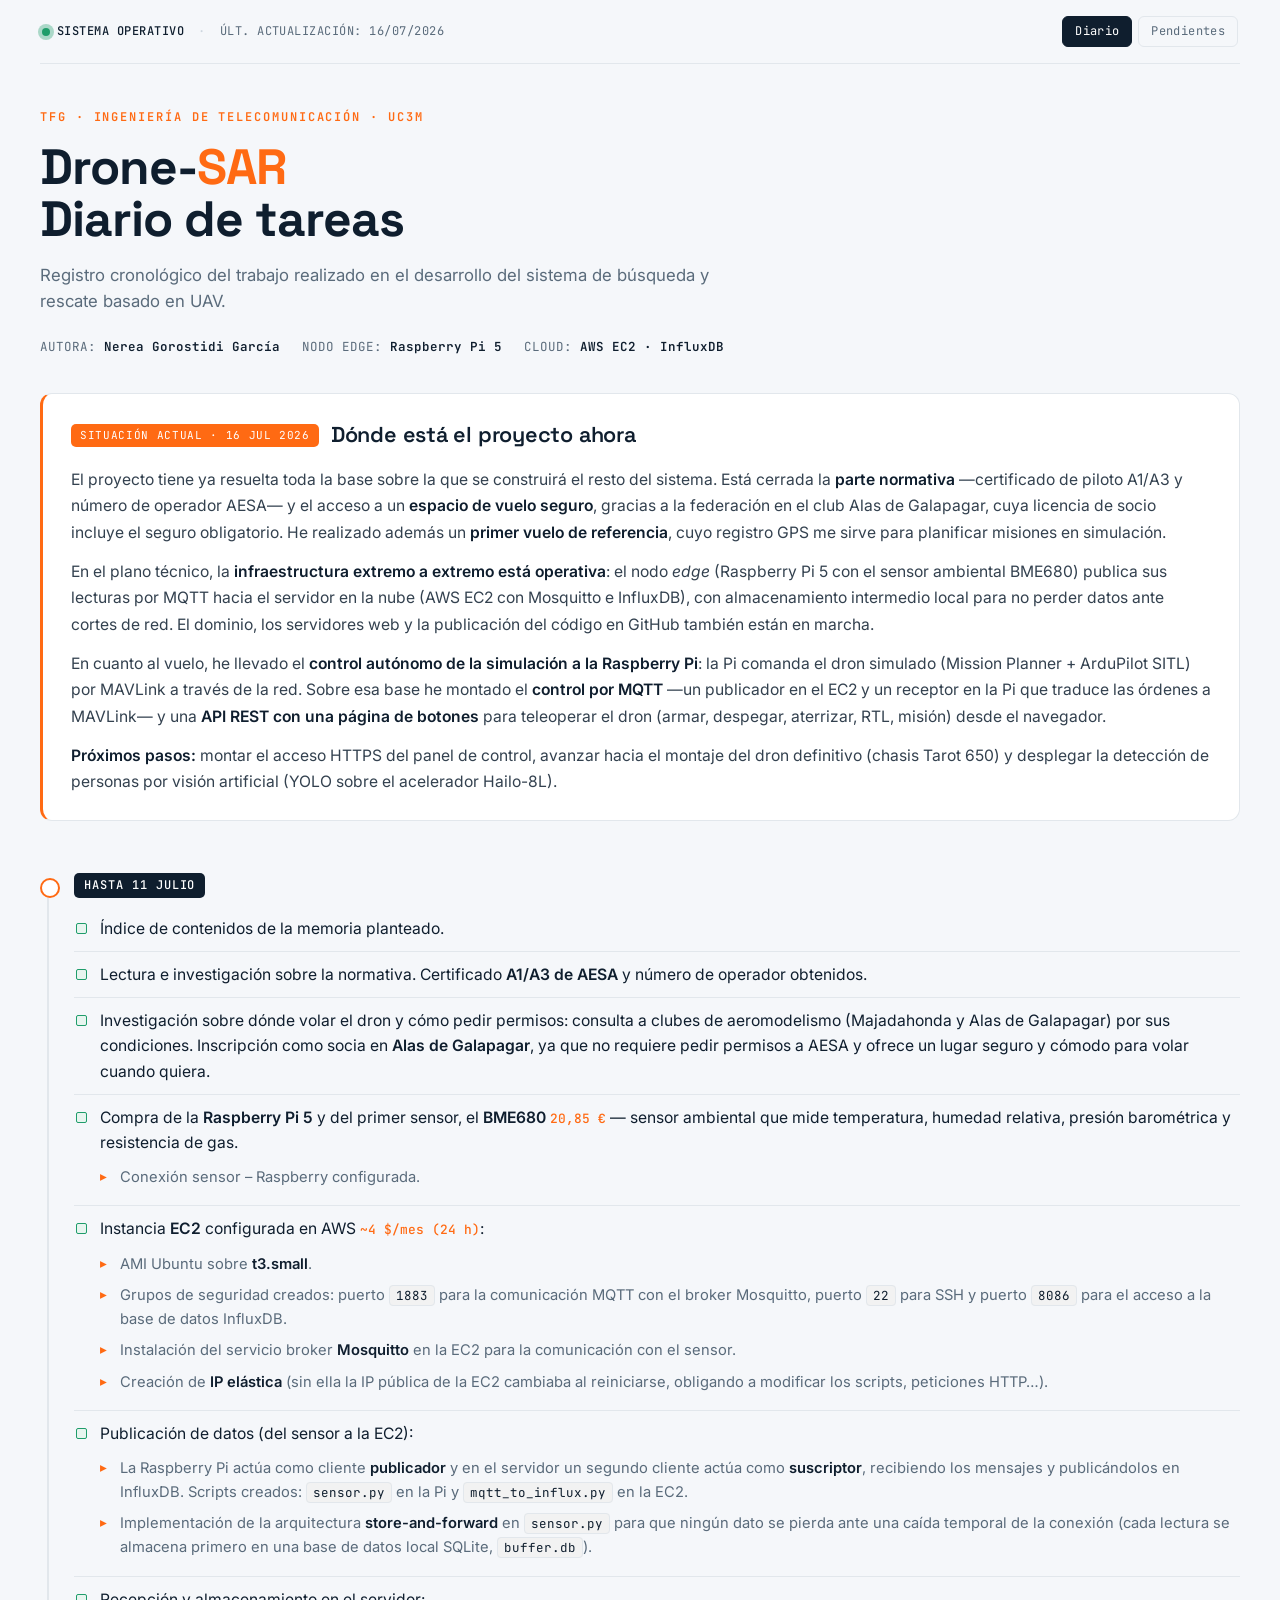
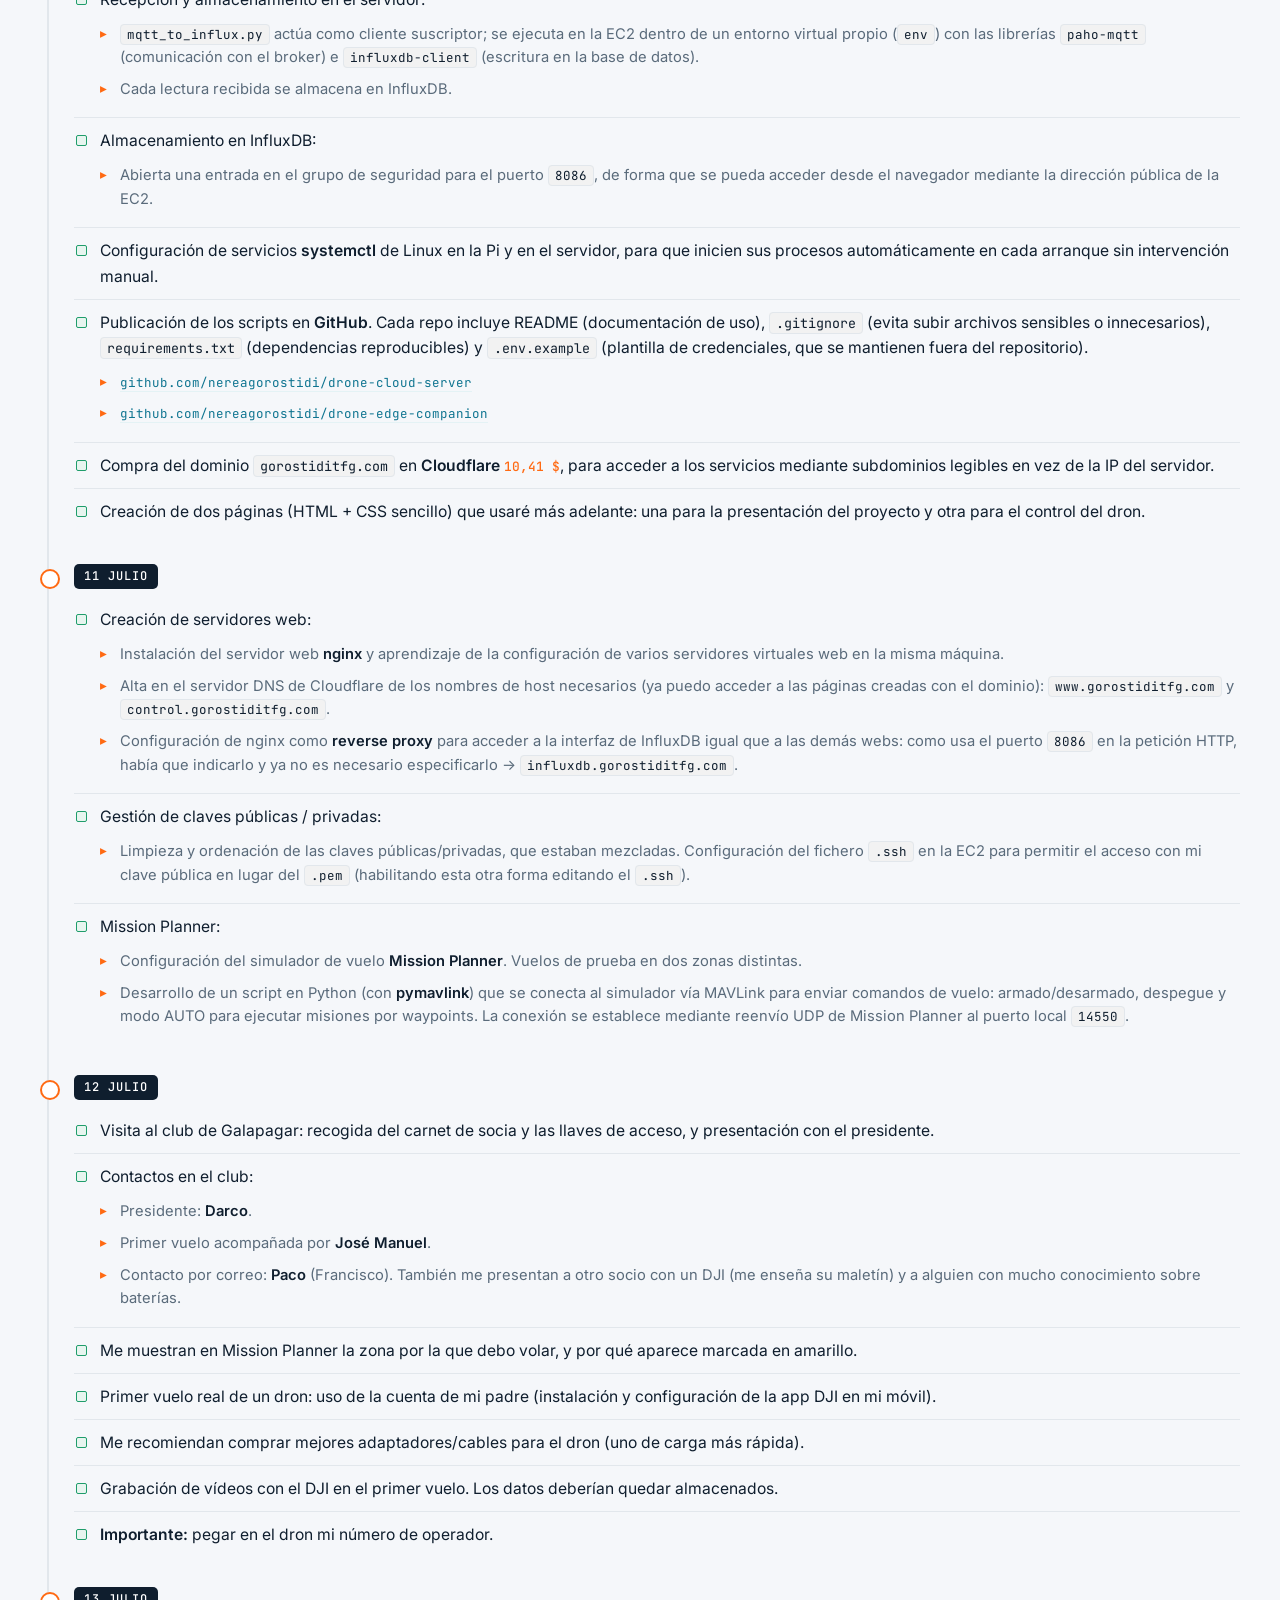
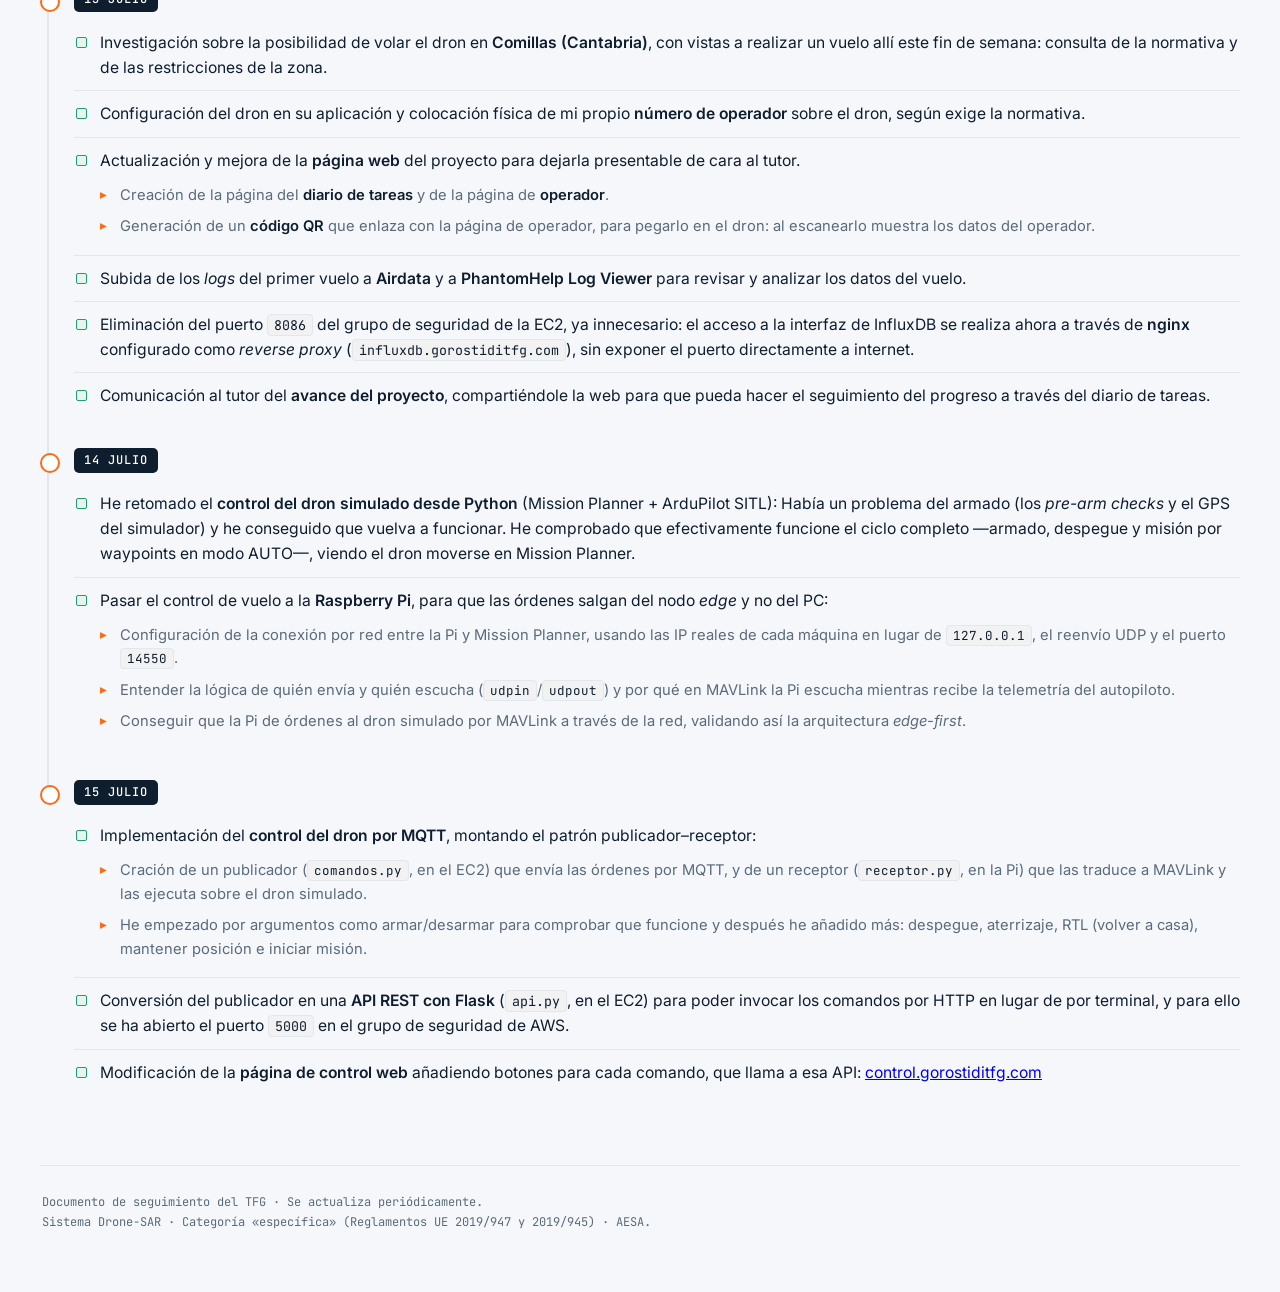
==== www/web/journal.html @ bf38611b "Reorganización carpetas en www/web, control y api-rest; actualización README" ====
<!DOCTYPE html>
<html lang="es">
<head>
<meta charset="UTF-8">
<meta name="viewport" content="width=device-width, initial-scale=1.0">
<title>Drone-SAR · Diario de tareas</title>
<link rel="preconnect" href="https://fonts.googleapis.com">
<link rel="preconnect" href="https://fonts.gstatic.com" crossorigin>
<link href="https://fonts.googleapis.com/css2?family=Space+Grotesk:wght@400;500;600;700&family=Inter:wght@400;500;600&family=JetBrains+Mono:wght@400;500;600&display=swap" rel="stylesheet">
<style>
  :root{
    --bg:#F5F7FA;--surface:#FFFFFF;--ink:#0F1E2E;--slate:#5A6B7B;
    --line:#E2E7EC;--line-strong:#CDD6DF;
    --signal:#FF6A13;--signal-soft:#FFF1E8;
    --done:#1F9D6B;--done-soft:#E7F5EF;
    --sky:#0E7490;--sky-soft:#E4F2F5;
    --display:"Space Grotesk",system-ui,sans-serif;
    --body:"Inter",system-ui,sans-serif;
    --mono:"JetBrains Mono",ui-monospace,monospace;
  }
  *{box-sizing:border-box;margin:0;padding:0}
  html{scroll-behavior:smooth}
  body{background:var(--bg);color:var(--ink);font-family:var(--body);line-height:1.6;-webkit-font-smoothing:antialiased;padding:0 20px}
  .wrap{max-width:1200px;margin:0 auto}

  .statusbar{display:flex;align-items:center;gap:14px;flex-wrap:wrap;font-family:var(--mono);font-size:12px;letter-spacing:.04em;color:var(--slate);border-bottom:1px solid var(--line);padding:16px 2px}
  .statusbar .live{display:flex;align-items:center;gap:7px;color:var(--ink);font-weight:500}
  .dot{width:8px;height:8px;border-radius:50%;background:var(--done);position:relative}
  .dot::after{content:"";position:absolute;inset:-4px;border-radius:50%;background:var(--done);opacity:.35;animation:ping 2s ease-out infinite}
  @keyframes ping{0%{transform:scale(.6);opacity:.5}100%{transform:scale(2.4);opacity:0}}
  .statusbar .sep{color:var(--line-strong)}
  .nav{margin-left:auto;display:flex;gap:6px}
  .nav a{font-family:var(--mono);font-size:12px;text-decoration:none;padding:5px 12px;border-radius:6px;letter-spacing:.03em;color:var(--slate);border:1px solid var(--line);transition:.15s}
  .nav a:hover{color:var(--ink);border-color:var(--line-strong)}
  .nav a.here{background:var(--ink);color:#fff;border-color:var(--ink)}

  header{padding:44px 0 36px}
  .eyebrow{font-family:var(--mono);font-size:12px;letter-spacing:.16em;text-transform:uppercase;color:var(--signal);font-weight:600;margin-bottom:14px}
  h1{font-family:var(--display);font-weight:700;font-size:clamp(2rem,6vw,3.1rem);line-height:1.05;letter-spacing:-.02em;margin-bottom:16px}
  h1 .sar{color:var(--signal)}
  .lede{font-size:1.05rem;color:var(--slate);max-width:62ch}
  .meta{margin-top:22px;display:flex;gap:22px;flex-wrap:wrap;font-family:var(--mono);font-size:12.5px;color:var(--slate)}
  .meta b{color:var(--ink);font-weight:600}

  .log{position:relative;padding:8px 0 40px 0}
  .phase{position:relative;padding:0 0 30px 34px}
  .phase::before{content:"";position:absolute;left:7px;top:8px;bottom:-6px;width:2px;background:var(--line)}
  .phase:last-child::before{display:none}
  .phase::after{content:"";position:absolute;left:0;top:5px;width:16px;height:16px;border-radius:50%;background:var(--surface);border:2px solid var(--signal)}
  .phase-head{display:flex;align-items:center;gap:12px;flex-wrap:wrap;margin-bottom:6px}
  .phase-date{font-family:var(--mono);font-size:12px;letter-spacing:.08em;text-transform:uppercase;color:#fff;background:var(--ink);border-radius:5px;padding:3px 10px;font-weight:500}

  ul.tasks{list-style:none;margin-top:8px}
  ul.tasks > li{position:relative;padding:10px 0 10px 26px;border-bottom:1px solid var(--line);font-size:.98rem}
  ul.tasks > li:last-child{border-bottom:none}
  ul.tasks > li::before{content:"";position:absolute;left:2px;top:17px;width:9px;height:9px;border-radius:2px;background:var(--done-soft);border:1.5px solid var(--done)}
  ul.tasks > li b{font-weight:600}

  ul.sub{list-style:none;margin:7px 0 2px 0}
  ul.sub li{position:relative;padding:4px 0 4px 20px;font-size:.92rem;color:var(--slate)}
  ul.sub li::before{content:"▸";position:absolute;left:0;top:4px;color:var(--signal);font-size:.85rem}
  ul.sub li b{color:var(--ink);font-weight:600}
  ul.sub ul.sub li::before{content:"–";color:var(--slate)}

  a.link{color:var(--sky);text-decoration:none;font-family:var(--mono);font-size:.85em;word-break:break-all;border-bottom:1px solid var(--sky-soft)}
  a.link:hover{border-color:var(--sky)}
  code{font-family:var(--mono);font-size:.85em;background:#F2F2F2;color:var(--ink);padding:1px 6px;border-radius:4px;border:1px solid var(--line)}
  .cost{font-family:var(--mono);font-size:.82em;color:var(--signal);font-weight:500;white-space:nowrap}

  footer{border-top:1px solid var(--line);padding:26px 2px 60px;font-family:var(--mono);font-size:12px;color:var(--slate);line-height:1.7}

  .estado{background:var(--surface);border:1px solid var(--line);border-left:3px solid var(--signal);border-radius:12px;padding:24px 28px;margin-bottom:44px}
  .estado-head{display:flex;align-items:center;gap:12px;flex-wrap:wrap;margin-bottom:14px}
  .estado-head h2{font-family:var(--display);font-weight:600;font-size:1.35rem;letter-spacing:-.01em}
  .estado-head .fecha{font-family:var(--mono);font-size:11px;letter-spacing:.06em;text-transform:uppercase;color:#fff;background:var(--signal);border-radius:5px;padding:3px 9px}
  .estado p{font-size:.98rem;color:#33414f;line-height:1.7;margin-bottom:12px}
  .estado p:last-child{margin-bottom:0}
  .estado p b{color:var(--ink);font-weight:600}

  @media (max-width:520px){.meta{gap:14px}.nav{width:100%;margin-left:0;margin-top:8px}}
  @media (prefers-reduced-motion:reduce){.dot::after{animation:none}html{scroll-behavior:auto}}
</style>
</head>
<body>
<div class="wrap">

  <div class="statusbar">
    <span class="live"><span class="dot"></span>SISTEMA OPERATIVO</span>
    <span class="sep">·</span>
    <span>ÚLT. ACTUALIZACIÓN: 16/07/2026</span>
    <nav class="nav">
      <a href="journal.html" class="here">Diario</a>
      <a href="todo.html">Pendientes</a>
    </nav>
  </div>

  <header>
    <div class="eyebrow">TFG · Ingeniería de Telecomunicación · UC3M</div>
    <h1>Drone-<span class="sar">SAR</span><br>Diario de tareas</h1>
    <p class="lede">Registro cronológico del trabajo realizado en el desarrollo del sistema de búsqueda y rescate basado en UAV.</p>
    <div class="meta">
      <span>AUTORA: <b>Nerea Gorostidi García</b></span>
      <span>NODO EDGE: <b>Raspberry Pi 5</b></span>
      <span>CLOUD: <b>AWS EC2 · InfluxDB</b></span>
    </div>
  </header>

  <section class="estado">
    <div class="estado-head">
      <span class="fecha">Situación actual · 16 jul 2026</span>
      <h2>Dónde está el proyecto ahora</h2>
    </div>
    <p>El proyecto tiene ya resuelta toda la base sobre la que se construirá el resto del sistema. Está cerrada la <b>parte normativa</b> —certificado de piloto A1/A3 y número de operador AESA— y el acceso a un <b>espacio de vuelo seguro</b>, gracias a la federación en el club Alas de Galapagar, cuya licencia de socio incluye el seguro obligatorio. He realizado además un <b>primer vuelo de referencia</b>, cuyo registro GPS me sirve para planificar misiones en simulación.</p>
    <p>En el plano técnico, la <b>infraestructura extremo a extremo está operativa</b>: el nodo <i>edge</i> (Raspberry Pi 5 con el sensor ambiental BME680) publica sus lecturas por MQTT hacia el servidor en la nube (AWS EC2 con Mosquitto e InfluxDB), con almacenamiento intermedio local para no perder datos ante cortes de red. El dominio, los servidores web y la publicación del código en GitHub también están en marcha.</p>
    <p>En cuanto al vuelo, he llevado el <b>control autónomo de la simulación a la Raspberry Pi</b>: la Pi comanda el dron simulado (Mission Planner + ArduPilot SITL) por MAVLink a través de la red. Sobre esa base he montado el <b>control por MQTT</b> —un publicador en el EC2 y un receptor en la Pi que traduce las órdenes a MAVLink— y una <b>API REST con una página de botones</b> para teleoperar el dron (armar, despegar, aterrizar, RTL, misión) desde el navegador.</p>
    <p><b>Próximos pasos:</b> montar el acceso HTTPS del panel de control, avanzar hacia el montaje del dron definitivo (chasis Tarot 650) y desplegar la detección de personas por visión artificial (YOLO sobre el acelerador Hailo-8L).</p>
</section>

  <div class="log">

    <!-- ============ HASTA 11 JULIO ============ -->
    <div class="phase">
      <div class="phase-head">
        <span class="phase-date">Hasta 11 julio</span>
      </div>
      <ul class="tasks">
        <li>Índice de contenidos de la memoria planteado.</li>
        <li>Lectura e investigación sobre la normativa. Certificado <b>A1/A3 de AESA</b> y número de operador obtenidos.</li>
        <li>Investigación sobre dónde volar el dron y cómo pedir permisos: consulta a clubes de aeromodelismo (Majadahonda y Alas de Galapagar) por sus condiciones. Inscripción como socia en <b>Alas de Galapagar</b>, ya que no requiere pedir permisos a AESA y ofrece un lugar seguro y cómodo para volar cuando quiera.</li>
        <li>Compra de la <b>Raspberry Pi 5</b> y del primer sensor, el <b>BME680</b> <span class="cost">20,85 €</span> — sensor ambiental que mide temperatura, humedad relativa, presión barométrica y resistencia de gas.
          <ul class="sub">
            <li>Conexión sensor – Raspberry configurada.</li>
          </ul>
        </li>
        <li>Instancia <b>EC2</b> configurada en AWS <span class="cost">~4 $/mes (24 h)</span>:
          <ul class="sub">
            <li>AMI Ubuntu sobre <b>t3.small</b>.</li>
            <li>Grupos de seguridad creados: puerto <code>1883</code> para la comunicación MQTT con el broker Mosquitto, puerto <code>22</code> para SSH y puerto <code>8086</code> para el acceso a la base de datos InfluxDB.</li>
            <li>Instalación del servicio broker <b>Mosquitto</b> en la EC2 para la comunicación con el sensor.</li>
            <li>Creación de <b>IP elástica</b> (sin ella la IP pública de la EC2 cambiaba al reiniciarse, obligando a modificar los scripts, peticiones HTTP…).</li>
          </ul>
        </li>
        <li>Publicación de datos (del sensor a la EC2):
          <ul class="sub">
            <li>La Raspberry Pi actúa como cliente <b>publicador</b> y en el servidor un segundo cliente actúa como <b>suscriptor</b>, recibiendo los mensajes y publicándolos en InfluxDB. Scripts creados: <code>sensor.py</code> en la Pi y <code>mqtt_to_influx.py</code> en la EC2.</li>
            <li>Implementación de la arquitectura <b>store-and-forward</b> en <code>sensor.py</code> para que ningún dato se pierda ante una caída temporal de la conexión (cada lectura se almacena primero en una base de datos local SQLite, <code>buffer.db</code>).</li>
          </ul>
        </li>
        <li>Recepción y almacenamiento en el servidor:
          <ul class="sub">
            <li><code>mqtt_to_influx.py</code> actúa como cliente suscriptor; se ejecuta en la EC2 dentro de un entorno virtual propio (<code>env</code>) con las librerías <code>paho-mqtt</code> (comunicación con el broker) e <code>influxdb-client</code> (escritura en la base de datos).</li>
            <li>Cada lectura recibida se almacena en InfluxDB.</li>
          </ul>
        </li>
        <li>Almacenamiento en InfluxDB:
          <ul class="sub">
            <li>Abierta una entrada en el grupo de seguridad para el puerto <code>8086</code>, de forma que se pueda acceder desde el navegador mediante la dirección pública de la EC2.</li>
          </ul>
        </li>
        <li>Configuración de servicios <b>systemctl</b> de Linux en la Pi y en el servidor, para que inicien sus procesos automáticamente en cada arranque sin intervención manual.</li>
        <li>Publicación de los scripts en <b>GitHub</b>. Cada repo incluye README (documentación de uso), <code>.gitignore</code> (evita subir archivos sensibles o innecesarios), <code>requirements.txt</code> (dependencias reproducibles) y <code>.env.example</code> (plantilla de credenciales, que se mantienen fuera del repositorio).
          <ul class="sub">
            <li><a class="link" href="https://github.com/nereagorostidi/drone-cloud-server">github.com/nereagorostidi/drone-cloud-server</a></li>
            <li><a class="link" href="https://github.com/nereagorostidi/drone-edge-companion">github.com/nereagorostidi/drone-edge-companion</a></li>
          </ul>
        </li>
        <li>Compra del dominio <code>gorostiditfg.com</code> en <b>Cloudflare</b> <span class="cost">10,41 $</span>, para acceder a los servicios mediante subdominios legibles en vez de la IP del servidor.</li>
        <li>Creación de dos páginas (HTML + CSS sencillo) que usaré más adelante: una para la presentación del proyecto y otra para el control del dron.</li>
      </ul>
    </div>

    <!-- ============ 11 JULIO ============ -->
    <div class="phase">
      <div class="phase-head">
        <span class="phase-date">11 julio</span>
      </div>
      <ul class="tasks">
        <li>Creación de servidores web:
          <ul class="sub">
            <li>Instalación del servidor web <b>nginx</b> y aprendizaje de la configuración de varios servidores virtuales web en la misma máquina.</li>
            <li>Alta en el servidor DNS de Cloudflare de los nombres de host necesarios (ya puedo acceder a las páginas creadas con el dominio): <code>www.gorostiditfg.com</code> y <code>control.gorostiditfg.com</code>.</li>
            <li>Configuración de nginx como <b>reverse proxy</b> para acceder a la interfaz de InfluxDB igual que a las demás webs: como usa el puerto <code>8086</code> en la petición HTTP, había que indicarlo y ya no es necesario especificarlo → <code>influxdb.gorostiditfg.com</code>.</li>
          </ul>
        </li>
        <li>Gestión de claves públicas / privadas:
          <ul class="sub">
            <li>Limpieza y ordenación de las claves públicas/privadas, que estaban mezcladas. Configuración del fichero <code>.ssh</code> en la EC2 para permitir el acceso con mi clave pública en lugar del <code>.pem</code> (habilitando esta otra forma editando el <code>.ssh</code>).</li>
          </ul>
        </li>
        <li>Mission Planner:
          <ul class="sub">
            <li>Configuración del simulador de vuelo <b>Mission Planner</b>. Vuelos de prueba en dos zonas distintas.</li>
            <li>Desarrollo de un script en Python (con <b>pymavlink</b>) que se conecta al simulador vía MAVLink para enviar comandos de vuelo: armado/desarmado, despegue y modo AUTO para ejecutar misiones por waypoints. La conexión se establece mediante reenvío UDP de Mission Planner al puerto local <code>14550</code>.</li>
          </ul>
        </li>
      </ul>
    </div>

    <!-- ============ 12 JULIO ============ -->
    <div class="phase">
      <div class="phase-head">
        <span class="phase-date">12 julio</span>
      </div>
      <ul class="tasks">
        <li>Visita al club de Galapagar: recogida del carnet de socia y las llaves de acceso, y presentación con el presidente.</li>
        <li>Contactos en el club:
          <ul class="sub">
            <li>Presidente: <b>Darco</b>.</li>
            <li>Primer vuelo acompañada por <b>José Manuel</b>.</li>
            <li>Contacto por correo: <b>Paco</b> (Francisco). También me presentan a otro socio con un DJI (me enseña su maletín) y a alguien con mucho conocimiento sobre baterías.</li>
          </ul>
        </li>
        <li>Me muestran en Mission Planner la zona por la que debo volar, y por qué aparece marcada en amarillo.</li>
        <li>Primer vuelo real de un dron: uso de la cuenta de mi padre (instalación y configuración de la app DJI en mi móvil).</li>
        <li>Me recomiendan comprar mejores adaptadores/cables para el dron (uno de carga más rápida).</li>
        <li>Grabación de vídeos con el DJI en el primer vuelo. Los datos deberían quedar almacenados.</li>
        <li><b>Importante:</b> pegar en el dron mi número de operador.</li>
      </ul>
    </div>

    <!-- ============ 13 JULIO ============ -->
    <div class="phase">
      <div class="phase-head">
        <span class="phase-date">13 julio</span>
      </div>
      <ul class="tasks">
        <li>Investigación sobre la posibilidad de volar el dron en <b>Comillas (Cantabria)</b>, con vistas a realizar un vuelo allí este fin de semana: consulta de la normativa y de las restricciones de la zona.</li>
        <li>Configuración del dron en su aplicación y colocación física de mi propio <b>número de operador</b> sobre el dron, según exige la normativa.</li>
        <li>Actualización y mejora de la <b>página web</b> del proyecto para dejarla presentable de cara al tutor.
          <ul class="sub">
            <li>Creación de la página del <b>diario de tareas</b> y de la página de <b>operador</b>.</li>
            <li>Generación de un <b>código QR</b> que enlaza con la página de operador, para pegarlo en el dron: al escanearlo muestra los datos del operador.</li>
          </ul>
        </li>
        <li>Subida de los <i>logs</i> del primer vuelo a <b>Airdata</b> y a <b>PhantomHelp Log Viewer</b> para revisar y analizar los datos del vuelo.</li>
        <li>Eliminación del puerto <code>8086</code> del grupo de seguridad de la EC2, ya innecesario: el acceso a la interfaz de InfluxDB se realiza ahora a través de <b>nginx</b> configurado como <i>reverse proxy</i> (<code>influxdb.gorostiditfg.com</code>), sin exponer el puerto directamente a internet.</li>
        <li>Comunicación al tutor del <b>avance del proyecto</b>, compartiéndole la web para que pueda hacer el seguimiento del progreso a través del diario de tareas.</li>
      </ul>
    </div>

    <!-- ============ 14 JULIO ============ -->
    <div class="phase">
      <div class="phase-head">
        <span class="phase-date">14 julio</span>
      </div>
      <ul class="tasks">
        <li>He retomado el <b>control del dron simulado desde Python</b> (Mission Planner + ArduPilot SITL): Había un problema del armado (los <i>pre-arm checks</i> y el GPS del simulador) y he conseguido que vuelva a funcionar. He comprobado que efectivamente funcione el ciclo completo —armado, despegue y misión por waypoints en modo AUTO—, viendo el dron moverse en Mission Planner.</li>
        <li>Pasar el control de vuelo a la <b>Raspberry Pi</b>, para que las órdenes salgan del nodo <i>edge</i> y no del PC:
          <ul class="sub">
            <li>Configuración de la conexión por red entre la Pi y Mission Planner, usando las IP reales de cada máquina en lugar de <code>127.0.0.1</code>, el reenvío UDP y el puerto <code>14550</code>.</li>
            <li>Entender la lógica de quién envía y quién escucha (<code>udpin</code>/<code>udpout</code>) y por qué en MAVLink la Pi escucha mientras recibe la telemetría del autopiloto.</li>
            <li>Conseguir que la Pi de órdenes al dron simulado por MAVLink a través de la red, validando así la arquitectura <i>edge-first</i>.</li>
          </ul>
        </li>
      </ul>
    </div>

    <!-- ============ 15 JULIO ============ -->
    <div class="phase">
      <div class="phase-head">
        <span class="phase-date">15 julio</span>
      </div>
      <ul class="tasks">
        <li>Implementación del <b>control del dron por MQTT</b>, montando el patrón publicador–receptor:
          <ul class="sub">
            <li>Cración de un publicador (<code>comandos.py</code>, en el EC2) que envía las órdenes por MQTT, y de un receptor (<code>receptor.py</code>, en la Pi) que las traduce a MAVLink y las ejecuta sobre el dron simulado.</li>
            <li>He empezado por argumentos como armar/desarmar para comprobar que funcione y después he añadido más: despegue, aterrizaje, RTL (volver a casa), mantener posición e iniciar misión.</li>
          </ul>
        </li>
        <li>Conversión del publicador en una <b>API REST con Flask</b> (<code>api.py</code>, en el EC2) para poder invocar los comandos por HTTP en lugar de por terminal, y para ello se ha abierto el puerto <code>5000</code> en el grupo de seguridad de AWS.</li>
        <li>Modificación de la <b>página de control web</b> añadiendo botones para cada comando, que llama a esa API: <a href="https://control.gorostiditfg.com">control.gorostiditfg.com</a></li>
      </ul>
    </div>

  </div>

  <footer>
    Documento de seguimiento del TFG · Se actualiza periódicamente.<br>
    Sistema Drone-SAR · Categoría «específica» (Reglamentos UE 2019/947 y 2019/945) · AESA.
  </footer>

</div>
</body>
</html>
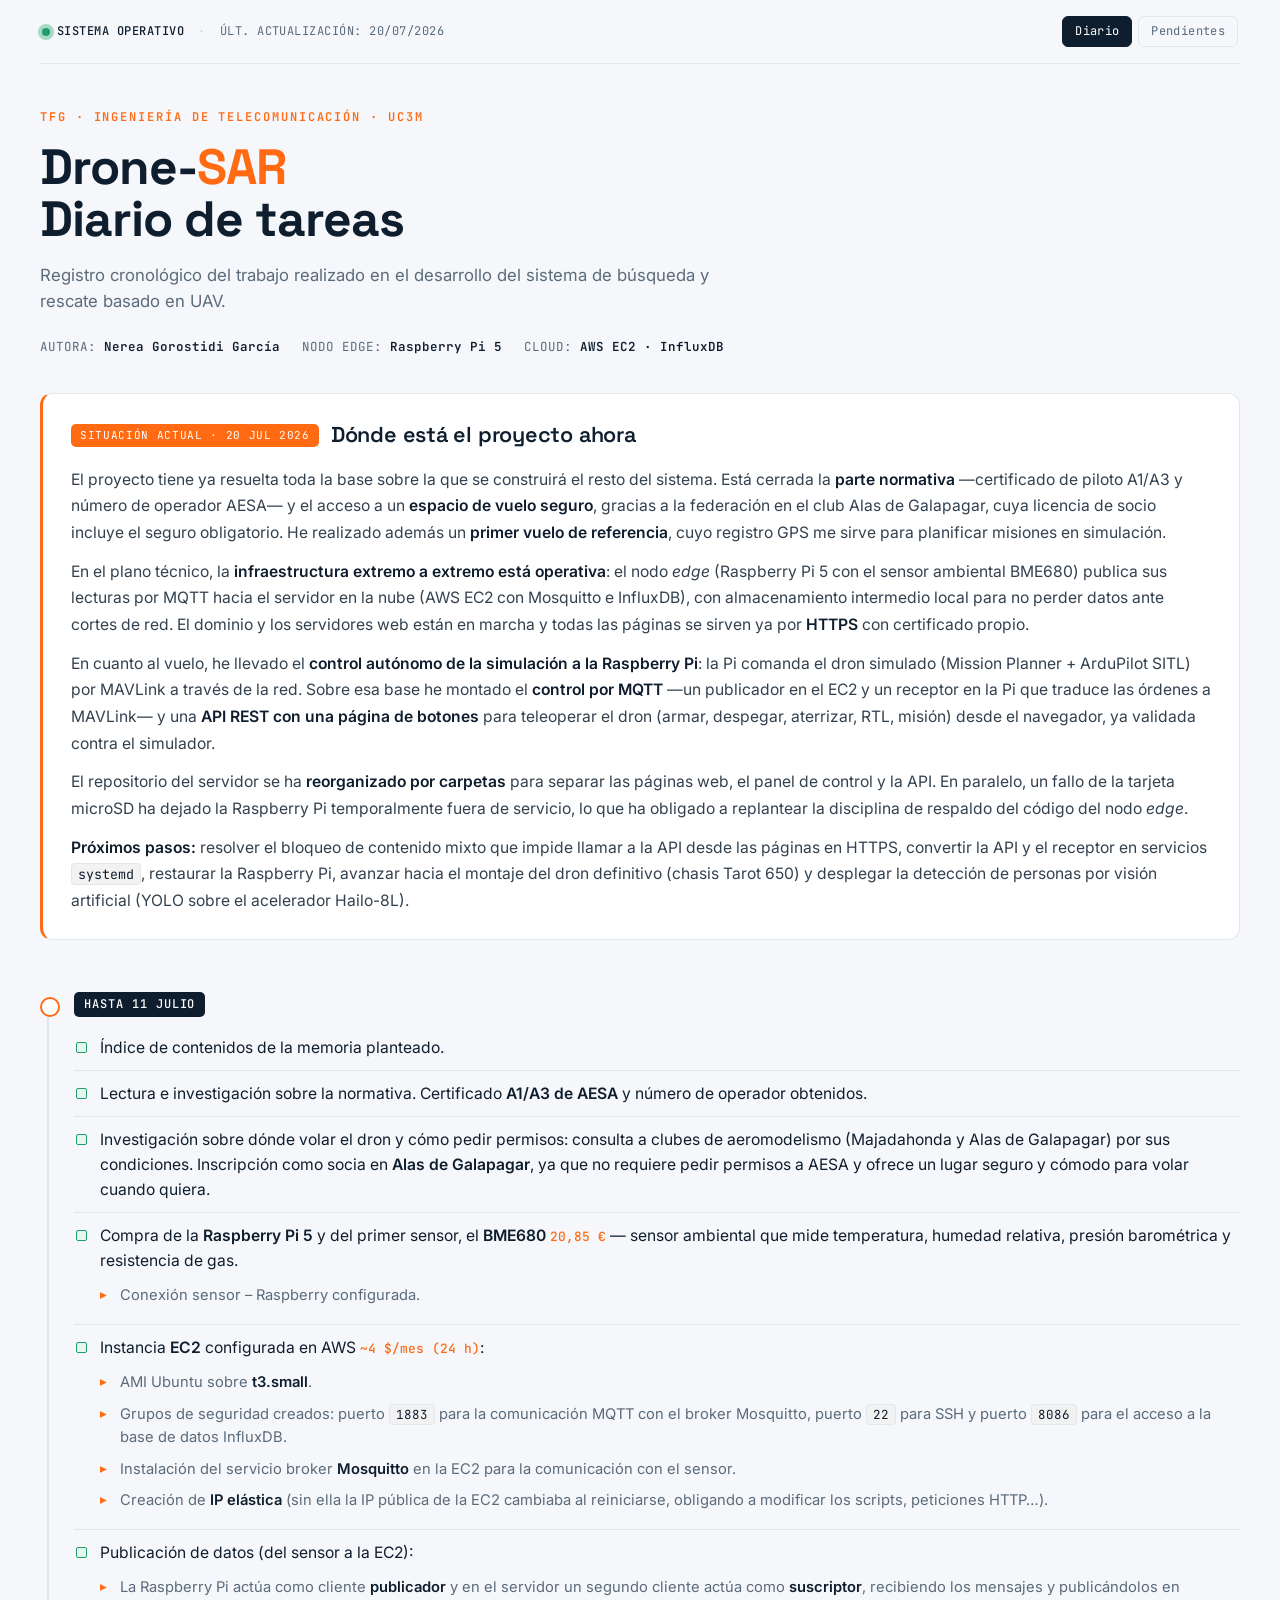
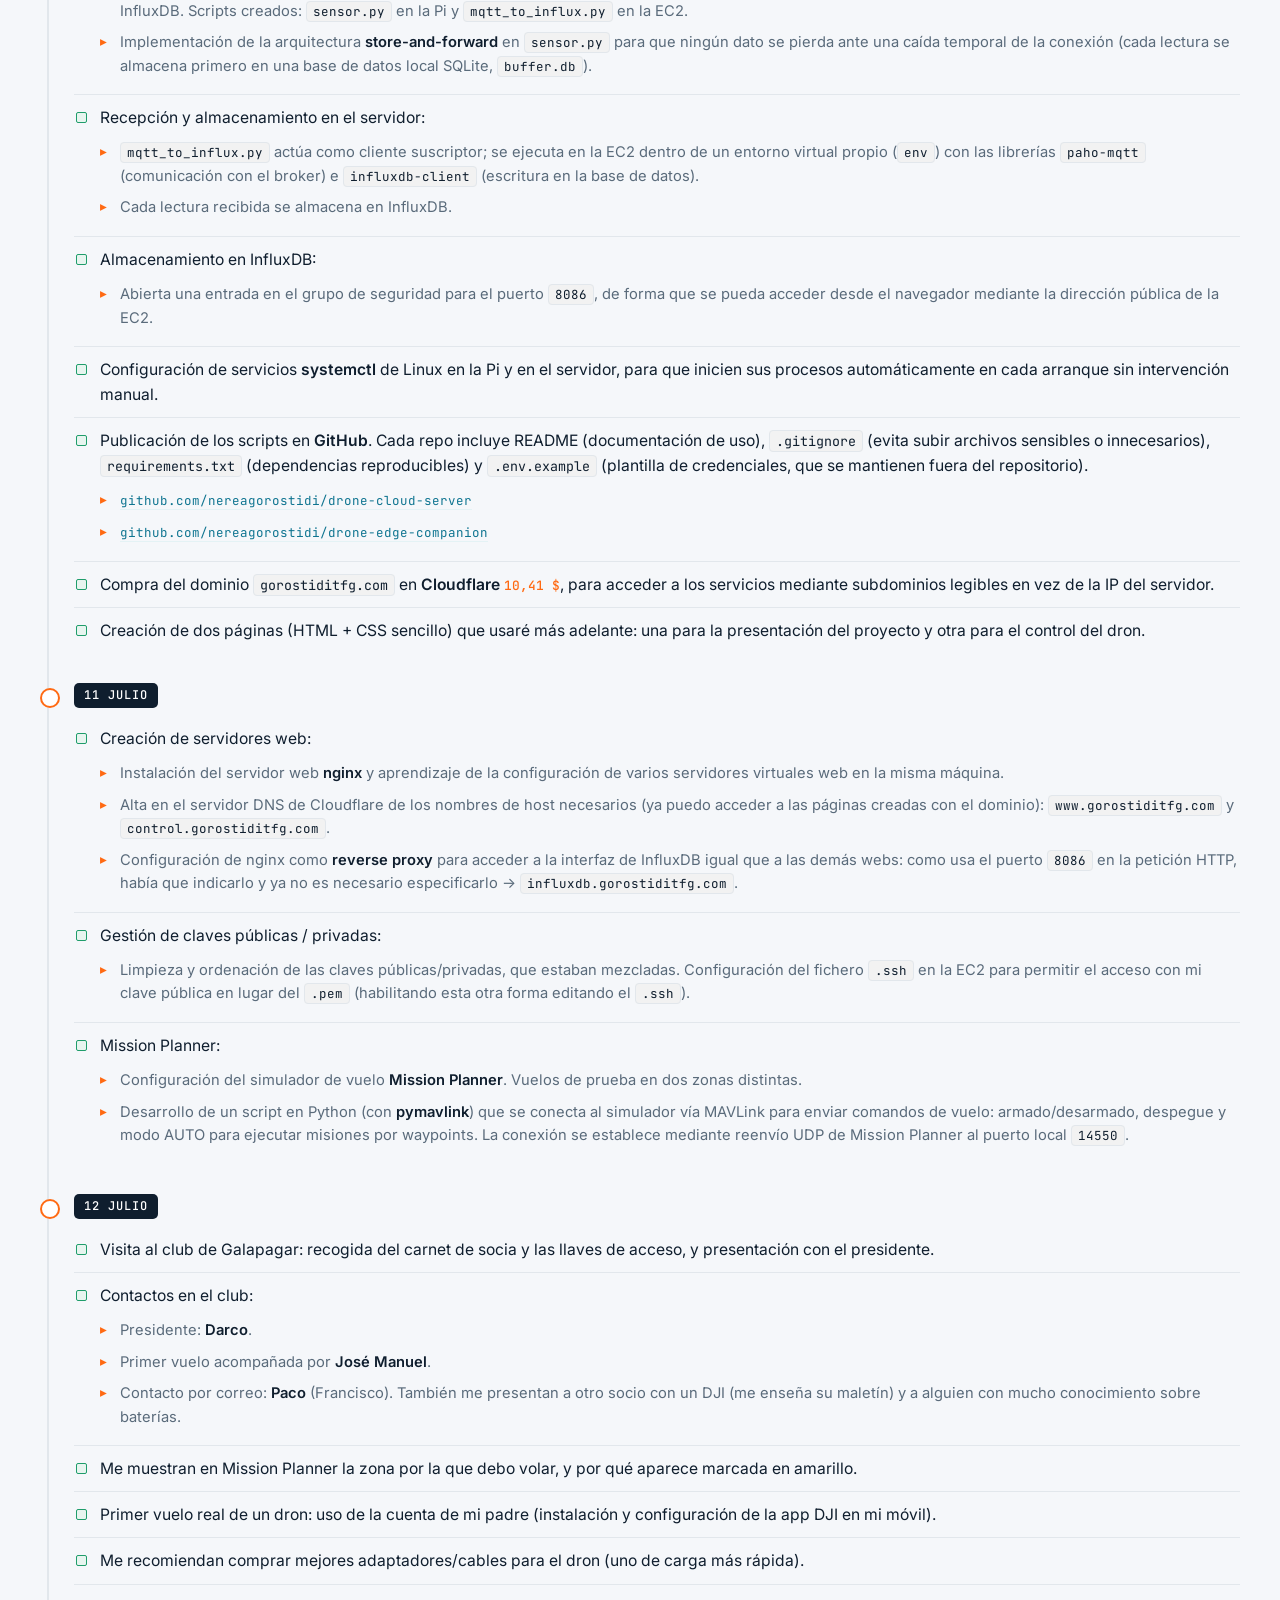
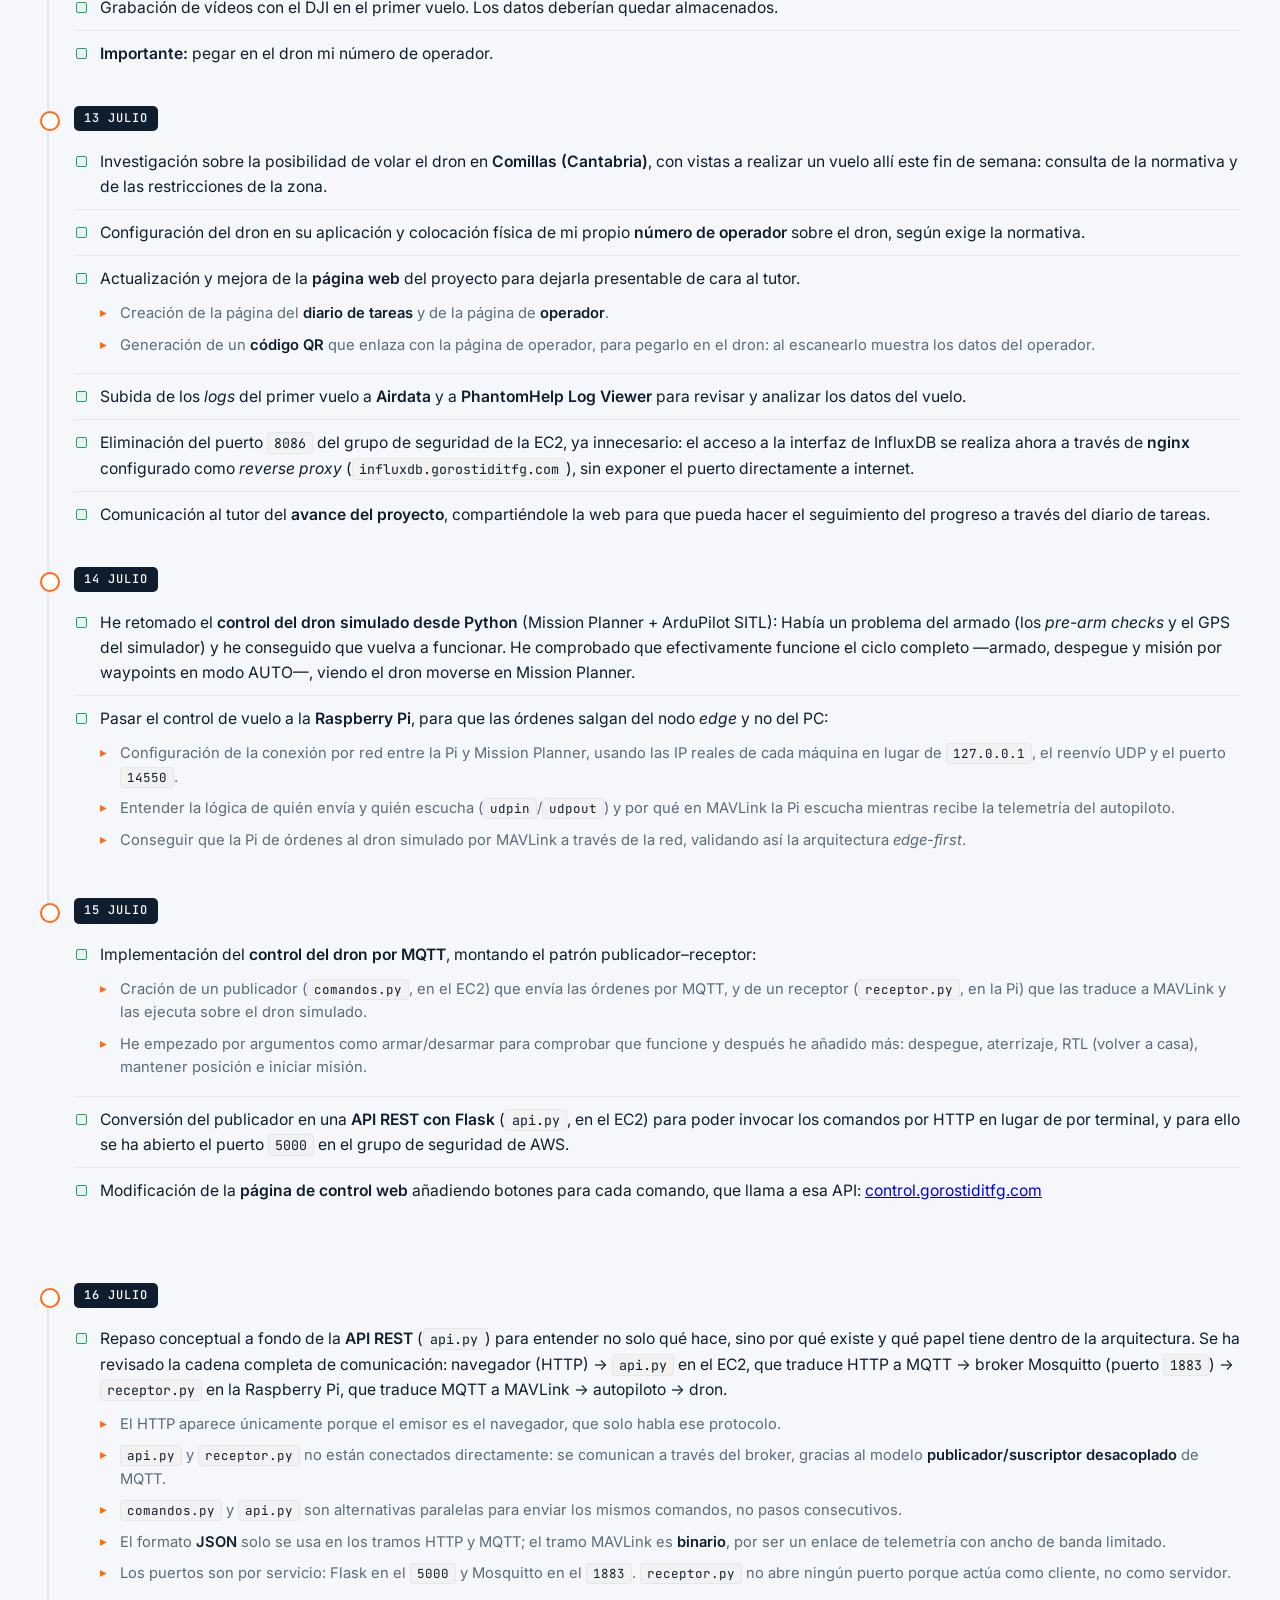
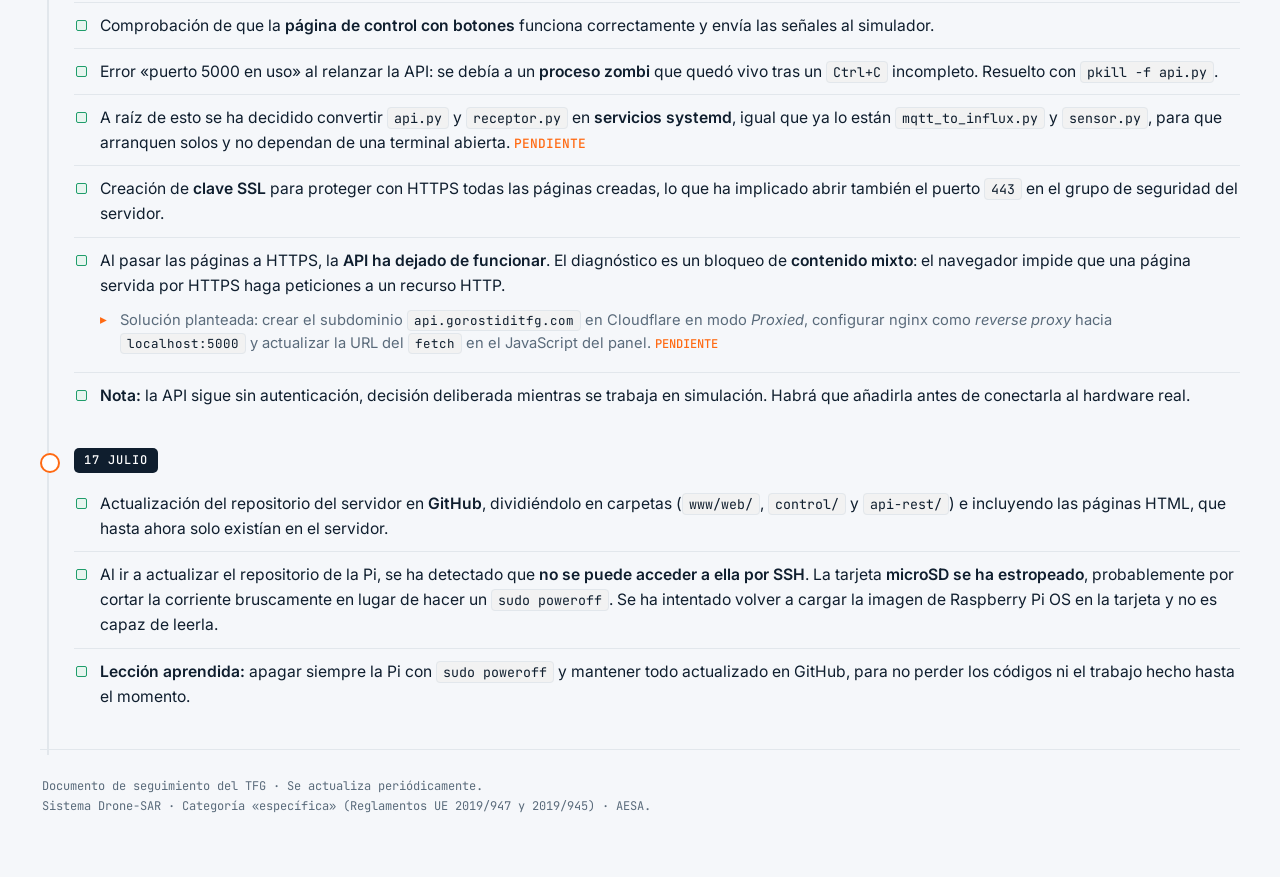
==== commit f50de25d: "Actualización journal y creación servicio api" ====
--- a/www/web/journal.html
+++ b/www/web/journal.html
@@ -87,7 +87,7 @@
   <div class="statusbar">
     <span class="live"><span class="dot"></span>SISTEMA OPERATIVO</span>
     <span class="sep">·</span>
-    <span>ÚLT. ACTUALIZACIÓN: 16/07/2026</span>
+    <span>ÚLT. ACTUALIZACIÓN: 20/07/2026</span>
     <nav class="nav">
       <a href="journal.html" class="here">Diario</a>
       <a href="todo.html">Pendientes</a>
@@ -107,14 +107,15 @@
 
   <section class="estado">
     <div class="estado-head">
-      <span class="fecha">Situación actual · 16 jul 2026</span>
+      <span class="fecha">Situación actual · 20 jul 2026</span>
       <h2>Dónde está el proyecto ahora</h2>
     </div>
     <p>El proyecto tiene ya resuelta toda la base sobre la que se construirá el resto del sistema. Está cerrada la <b>parte normativa</b> —certificado de piloto A1/A3 y número de operador AESA— y el acceso a un <b>espacio de vuelo seguro</b>, gracias a la federación en el club Alas de Galapagar, cuya licencia de socio incluye el seguro obligatorio. He realizado además un <b>primer vuelo de referencia</b>, cuyo registro GPS me sirve para planificar misiones en simulación.</p>
-    <p>En el plano técnico, la <b>infraestructura extremo a extremo está operativa</b>: el nodo <i>edge</i> (Raspberry Pi 5 con el sensor ambiental BME680) publica sus lecturas por MQTT hacia el servidor en la nube (AWS EC2 con Mosquitto e InfluxDB), con almacenamiento intermedio local para no perder datos ante cortes de red. El dominio, los servidores web y la publicación del código en GitHub también están en marcha.</p>
-    <p>En cuanto al vuelo, he llevado el <b>control autónomo de la simulación a la Raspberry Pi</b>: la Pi comanda el dron simulado (Mission Planner + ArduPilot SITL) por MAVLink a través de la red. Sobre esa base he montado el <b>control por MQTT</b> —un publicador en el EC2 y un receptor en la Pi que traduce las órdenes a MAVLink— y una <b>API REST con una página de botones</b> para teleoperar el dron (armar, despegar, aterrizar, RTL, misión) desde el navegador.</p>
-    <p><b>Próximos pasos:</b> montar el acceso HTTPS del panel de control, avanzar hacia el montaje del dron definitivo (chasis Tarot 650) y desplegar la detección de personas por visión artificial (YOLO sobre el acelerador Hailo-8L).</p>
-</section>
+    <p>En el plano técnico, la <b>infraestructura extremo a extremo está operativa</b>: el nodo <i>edge</i> (Raspberry Pi 5 con el sensor ambiental BME680) publica sus lecturas por MQTT hacia el servidor en la nube (AWS EC2 con Mosquitto e InfluxDB), con almacenamiento intermedio local para no perder datos ante cortes de red. El dominio y los servidores web están en marcha y todas las páginas se sirven ya por <b>HTTPS</b> con certificado propio.</p>
+    <p>En cuanto al vuelo, he llevado el <b>control autónomo de la simulación a la Raspberry Pi</b>: la Pi comanda el dron simulado (Mission Planner + ArduPilot SITL) por MAVLink a través de la red. Sobre esa base he montado el <b>control por MQTT</b> —un publicador en el EC2 y un receptor en la Pi que traduce las órdenes a MAVLink— y una <b>API REST con una página de botones</b> para teleoperar el dron (armar, despegar, aterrizar, RTL, misión) desde el navegador, ya validada contra el simulador.</p>
+    <p>El repositorio del servidor se ha <b>reorganizado por carpetas</b> para separar las páginas web, el panel de control y la API. En paralelo, un fallo de la tarjeta microSD ha dejado la Raspberry Pi temporalmente fuera de servicio, lo que ha obligado a replantear la disciplina de respaldo del código del nodo <i>edge</i>.</p>
+    <p><b>Próximos pasos:</b> resolver el bloqueo de contenido mixto que impide llamar a la API desde las páginas en HTTPS, convertir la API y el receptor en servicios <code>systemd</code>, restaurar la Raspberry Pi, avanzar hacia el montaje del dron definitivo (chasis Tarot 650) y desplegar la detección de personas por visión artificial (YOLO sobre el acelerador Hailo-8L).</p>
+  </section>
 
   <div class="log">
 
@@ -274,6 +275,45 @@
 
   </div>
 
+  <!-- ============ 16 JULIO ============ -->
+    <div class="phase">
+      <div class="phase-head">
+        <span class="phase-date">16 julio</span>
+      </div>
+      <ul class="tasks">
+        <li>Repaso conceptual a fondo de la <b>API REST</b> (<code>api.py</code>) para entender no solo qué hace, sino por qué existe y qué papel tiene dentro de la arquitectura. Se ha revisado la cadena completa de comunicación: navegador (HTTP) → <code>api.py</code> en el EC2, que traduce HTTP a MQTT → broker Mosquitto (puerto <code>1883</code>) → <code>receptor.py</code> en la Raspberry Pi, que traduce MQTT a MAVLink → autopiloto → dron.
+          <ul class="sub">
+            <li>El HTTP aparece únicamente porque el emisor es el navegador, que solo habla ese protocolo.</li>
+            <li><code>api.py</code> y <code>receptor.py</code> no están conectados directamente: se comunican a través del broker, gracias al modelo <b>publicador/suscriptor desacoplado</b> de MQTT.</li>
+            <li><code>comandos.py</code> y <code>api.py</code> son alternativas paralelas para enviar los mismos comandos, no pasos consecutivos.</li>
+            <li>El formato <b>JSON</b> solo se usa en los tramos HTTP y MQTT; el tramo MAVLink es <b>binario</b>, por ser un enlace de telemetría con ancho de banda limitado.</li>
+            <li>Los puertos son por servicio: Flask en el <code>5000</code> y Mosquitto en el <code>1883</code>. <code>receptor.py</code> no abre ningún puerto porque actúa como cliente, no como servidor.</li>
+          </ul>
+        </li>
+        <li>Comprobación de que la <b>página de control con botones</b> funciona correctamente y envía las señales al simulador.</li>
+        <li>Error «puerto 5000 en uso» al relanzar la API: se debía a un <b>proceso zombi</b> que quedó vivo tras un <code>Ctrl+C</code> incompleto. Resuelto con <code>pkill -f api.py</code>.</li>
+        <li>A raíz de esto se ha decidido convertir <code>api.py</code> y <code>receptor.py</code> en <b>servicios systemd</b>, igual que ya lo están <code>mqtt_to_influx.py</code> y <code>sensor.py</code>, para que arranquen solos y no dependan de una terminal abierta. <span class="cost">PENDIENTE</span></li>
+        <li>Creación de <b>clave SSL</b> para proteger con HTTPS todas las páginas creadas, lo que ha implicado abrir también el puerto <code>443</code> en el grupo de seguridad del servidor.</li>
+        <li>Al pasar las páginas a HTTPS, la <b>API ha dejado de funcionar</b>. El diagnóstico es un bloqueo de <b>contenido mixto</b>: el navegador impide que una página servida por HTTPS haga peticiones a un recurso HTTP.
+          <ul class="sub">
+            <li>Solución planteada: crear el subdominio <code>api.gorostiditfg.com</code> en Cloudflare en modo <i>Proxied</i>, configurar nginx como <i>reverse proxy</i> hacia <code>localhost:5000</code> y actualizar la URL del <code>fetch</code> en el JavaScript del panel. <span class="cost">PENDIENTE</span></li>
+          </ul>
+        </li>
+        <li><b>Nota:</b> la API sigue sin autenticación, decisión deliberada mientras se trabaja en simulación. Habrá que añadirla antes de conectarla al hardware real.</li>
+      </ul>
+    </div>
+
+    <!-- ============ 17 JULIO ============ -->
+    <div class="phase">
+      <div class="phase-head">
+        <span class="phase-date">17 julio</span>
+      </div>
+      <ul class="tasks">
+        <li>Actualización del repositorio del servidor en <b>GitHub</b>, dividiéndolo en carpetas (<code>www/web/</code>, <code>control/</code> y <code>api-rest/</code>) e incluyendo las páginas HTML, que hasta ahora solo existían en el servidor.</li>
+        <li>Al ir a actualizar el repositorio de la Pi, se ha detectado que <b>no se puede acceder a ella por SSH</b>. La tarjeta <b>microSD se ha estropeado</b>, probablemente por cortar la corriente bruscamente en lugar de hacer un <code>sudo poweroff</code>. Se ha intentado volver a cargar la imagen de Raspberry Pi OS en la tarjeta y no es capaz de leerla.</li>
+        <li><b>Lección aprendida:</b> apagar siempre la Pi con <code>sudo poweroff</code> y mantener todo actualizado en GitHub, para no perder los códigos ni el trabajo hecho hasta el momento.</li>
+      </ul>
+    </div>
   <footer>
     Documento de seguimiento del TFG · Se actualiza periódicamente.<br>
     Sistema Drone-SAR · Categoría «específica» (Reglamentos UE 2019/947 y 2019/945) · AESA.
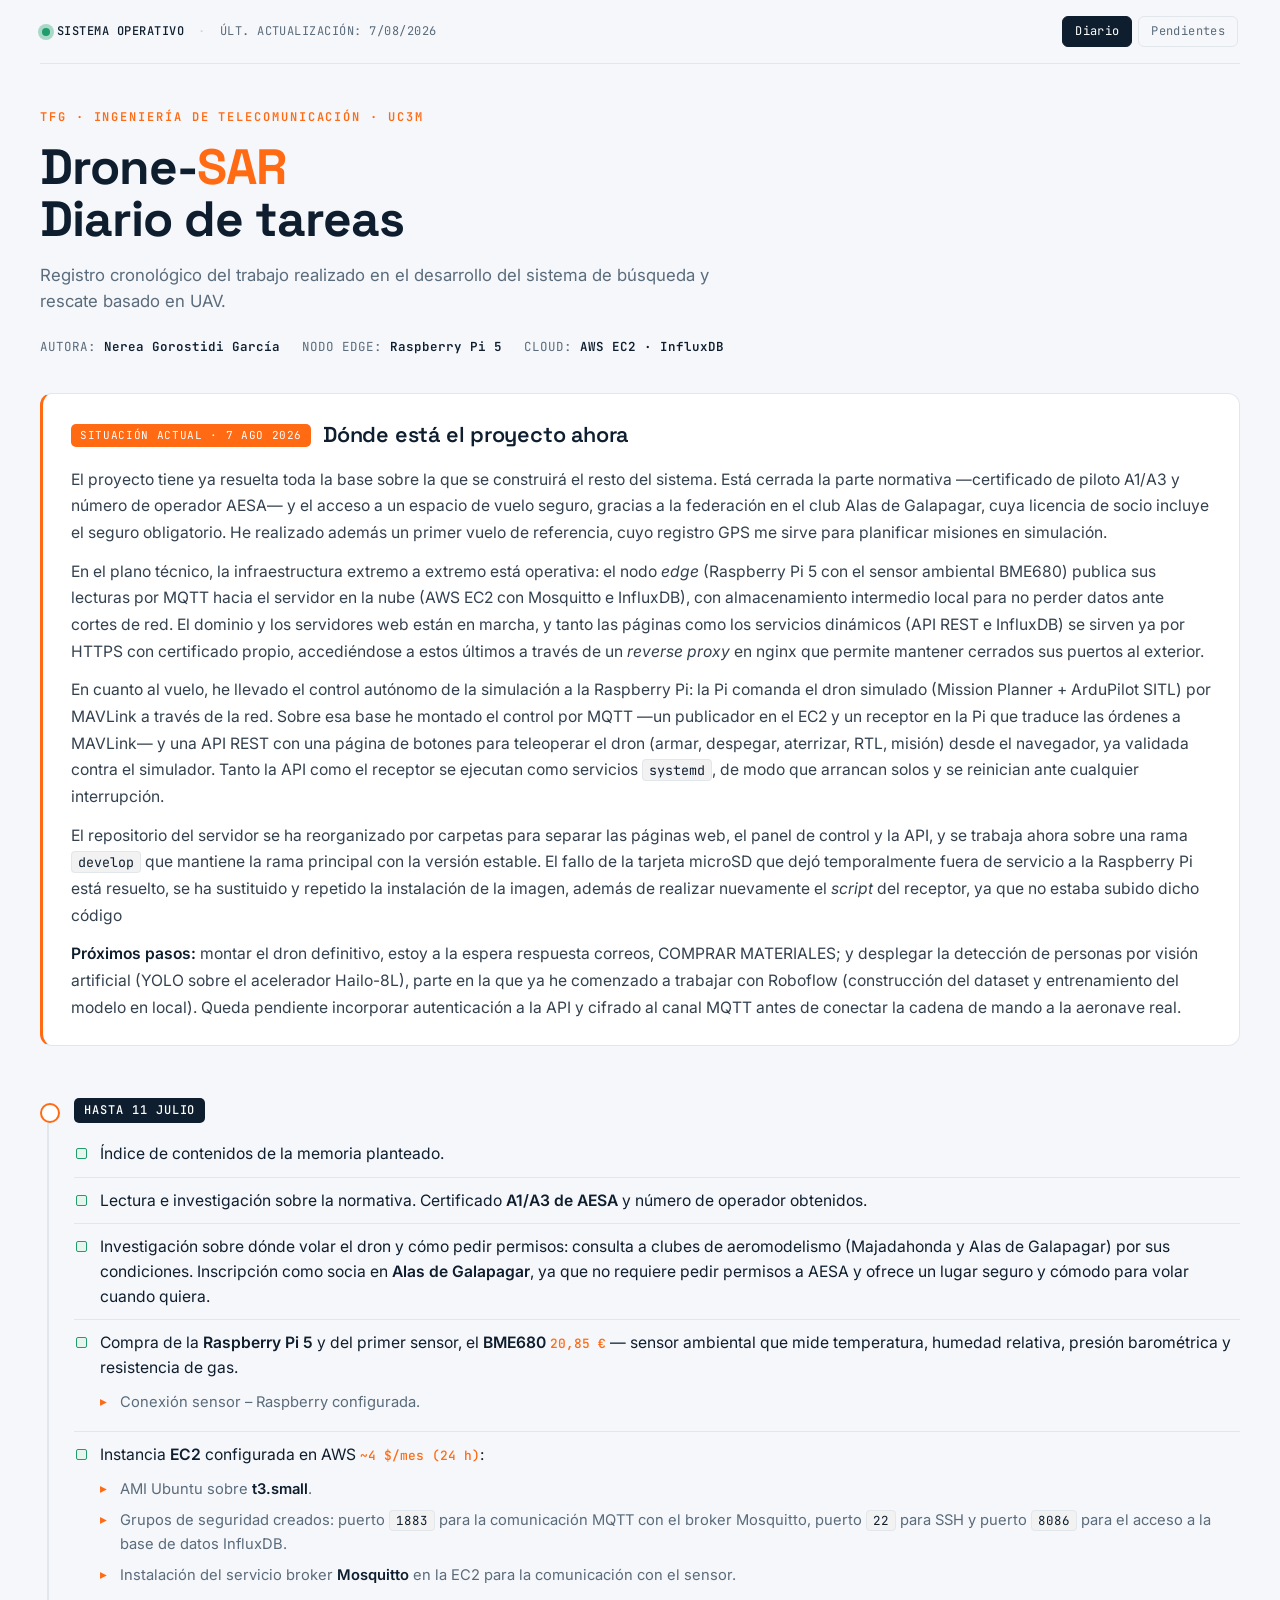
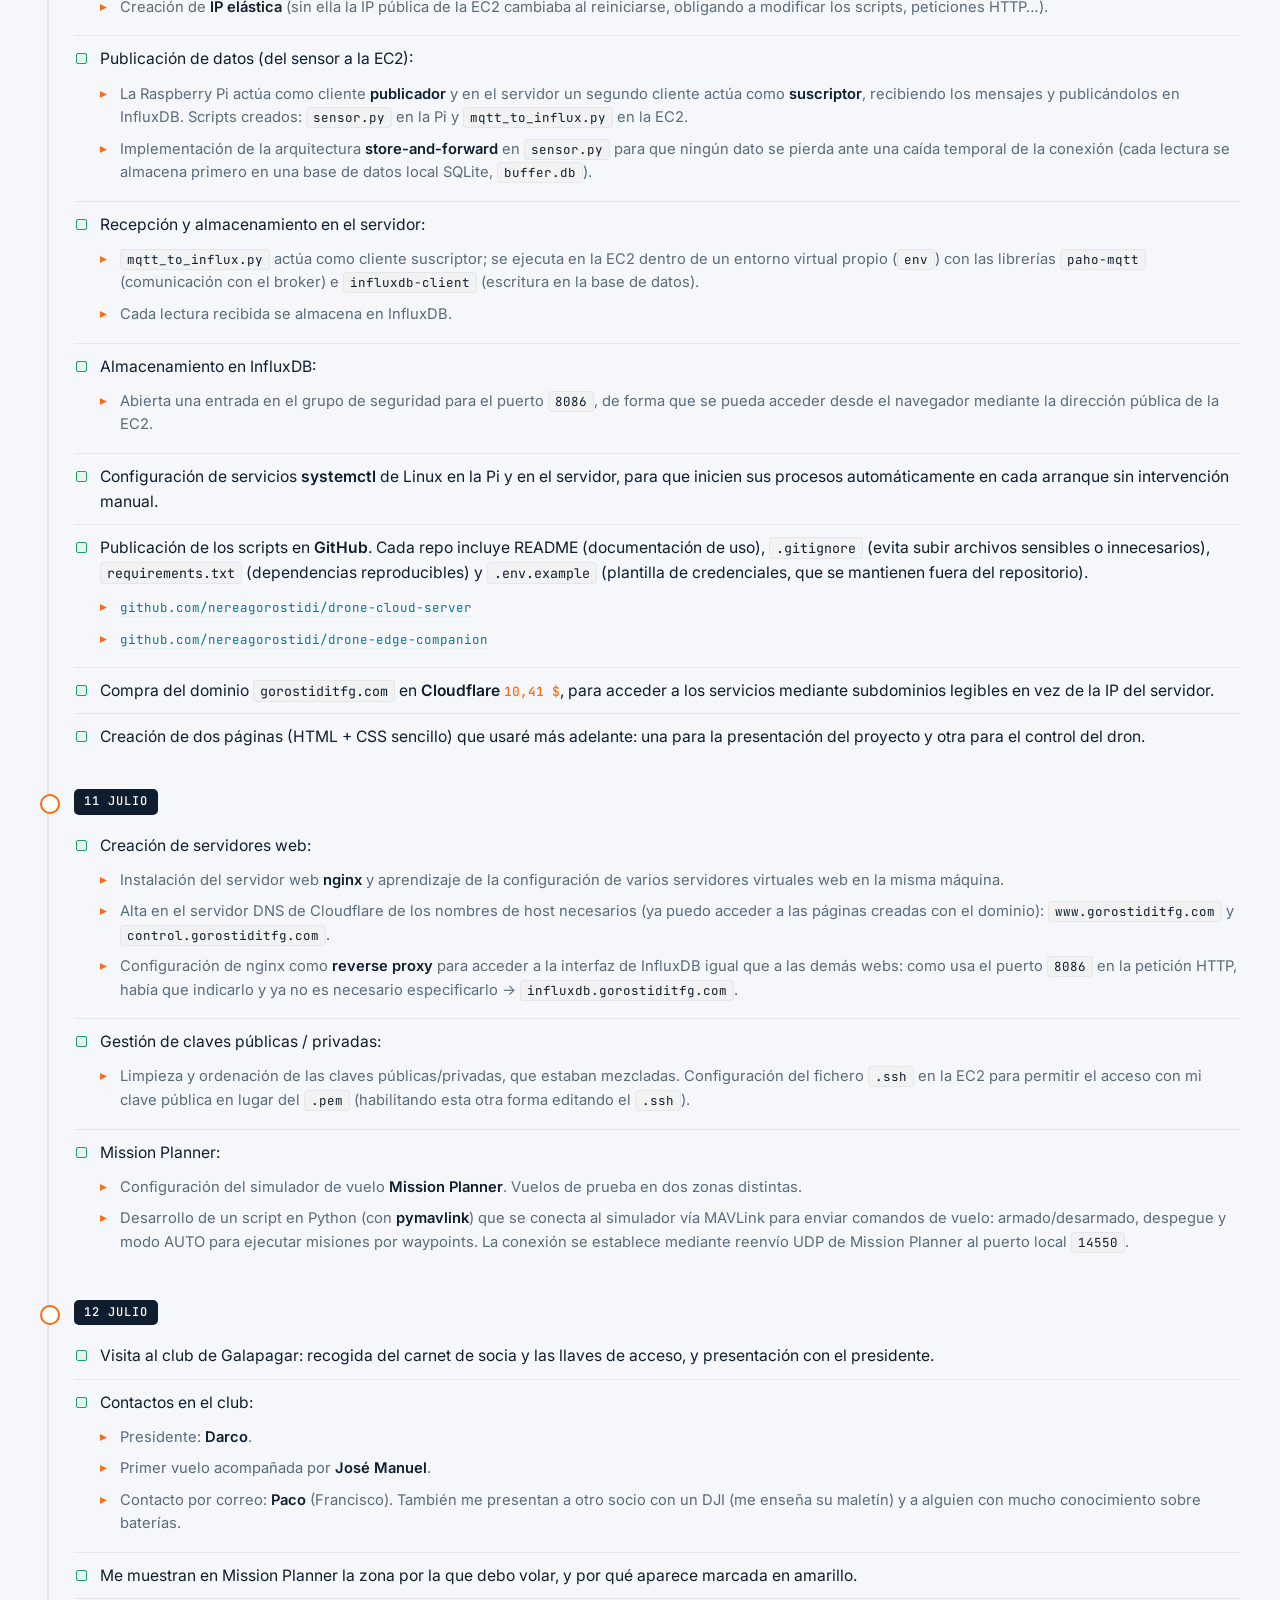
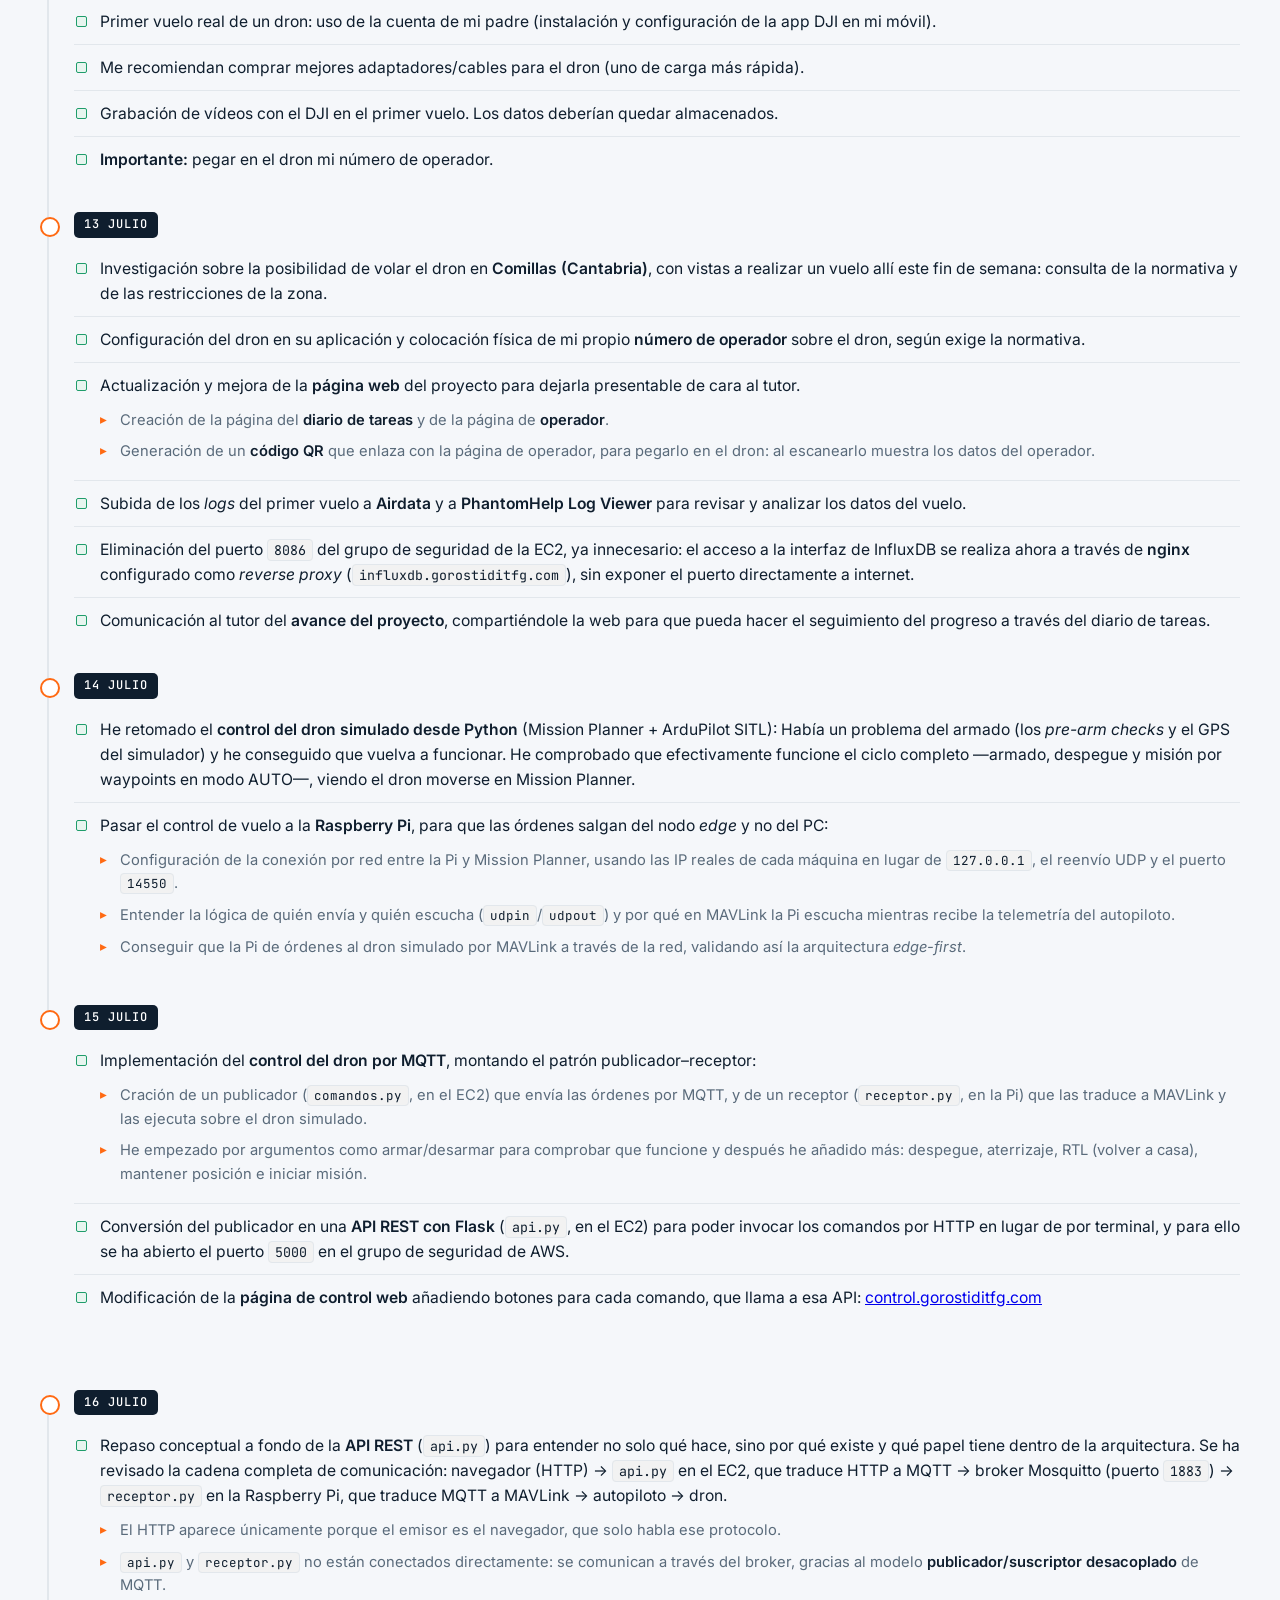
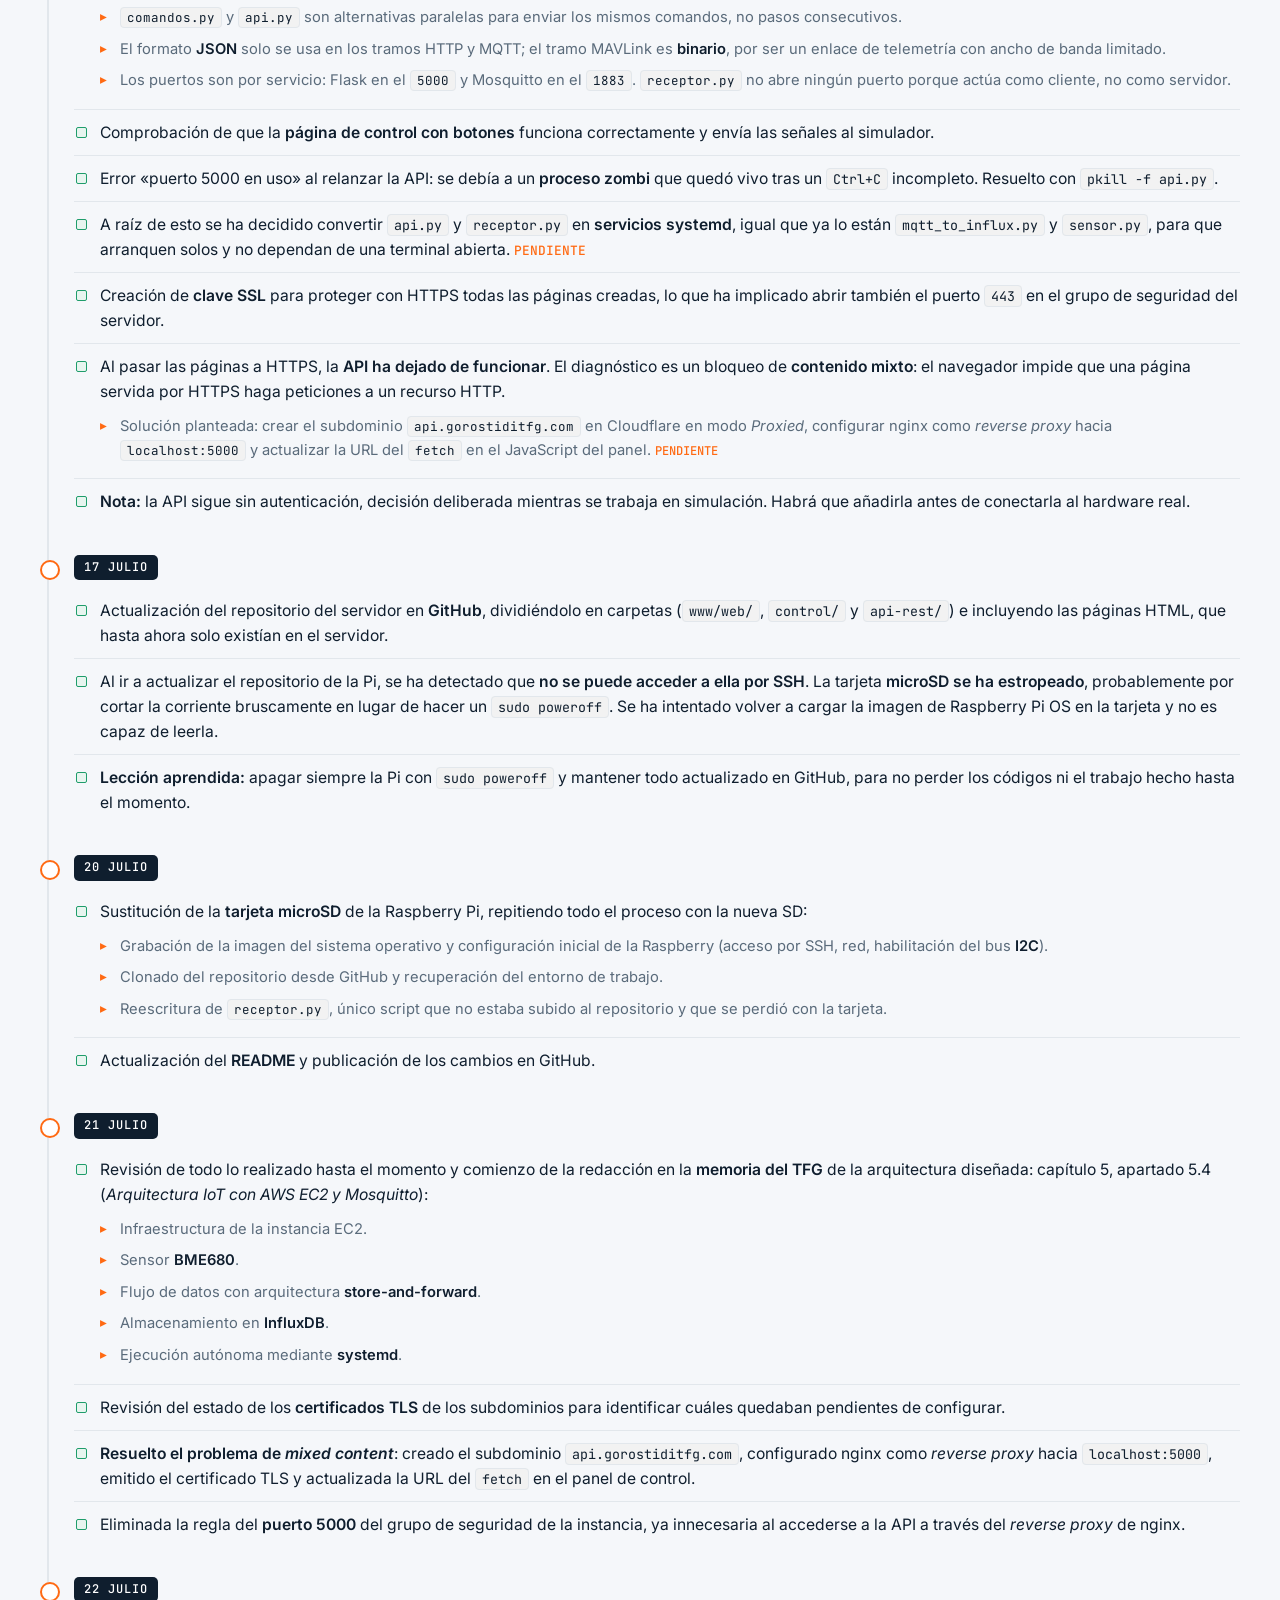
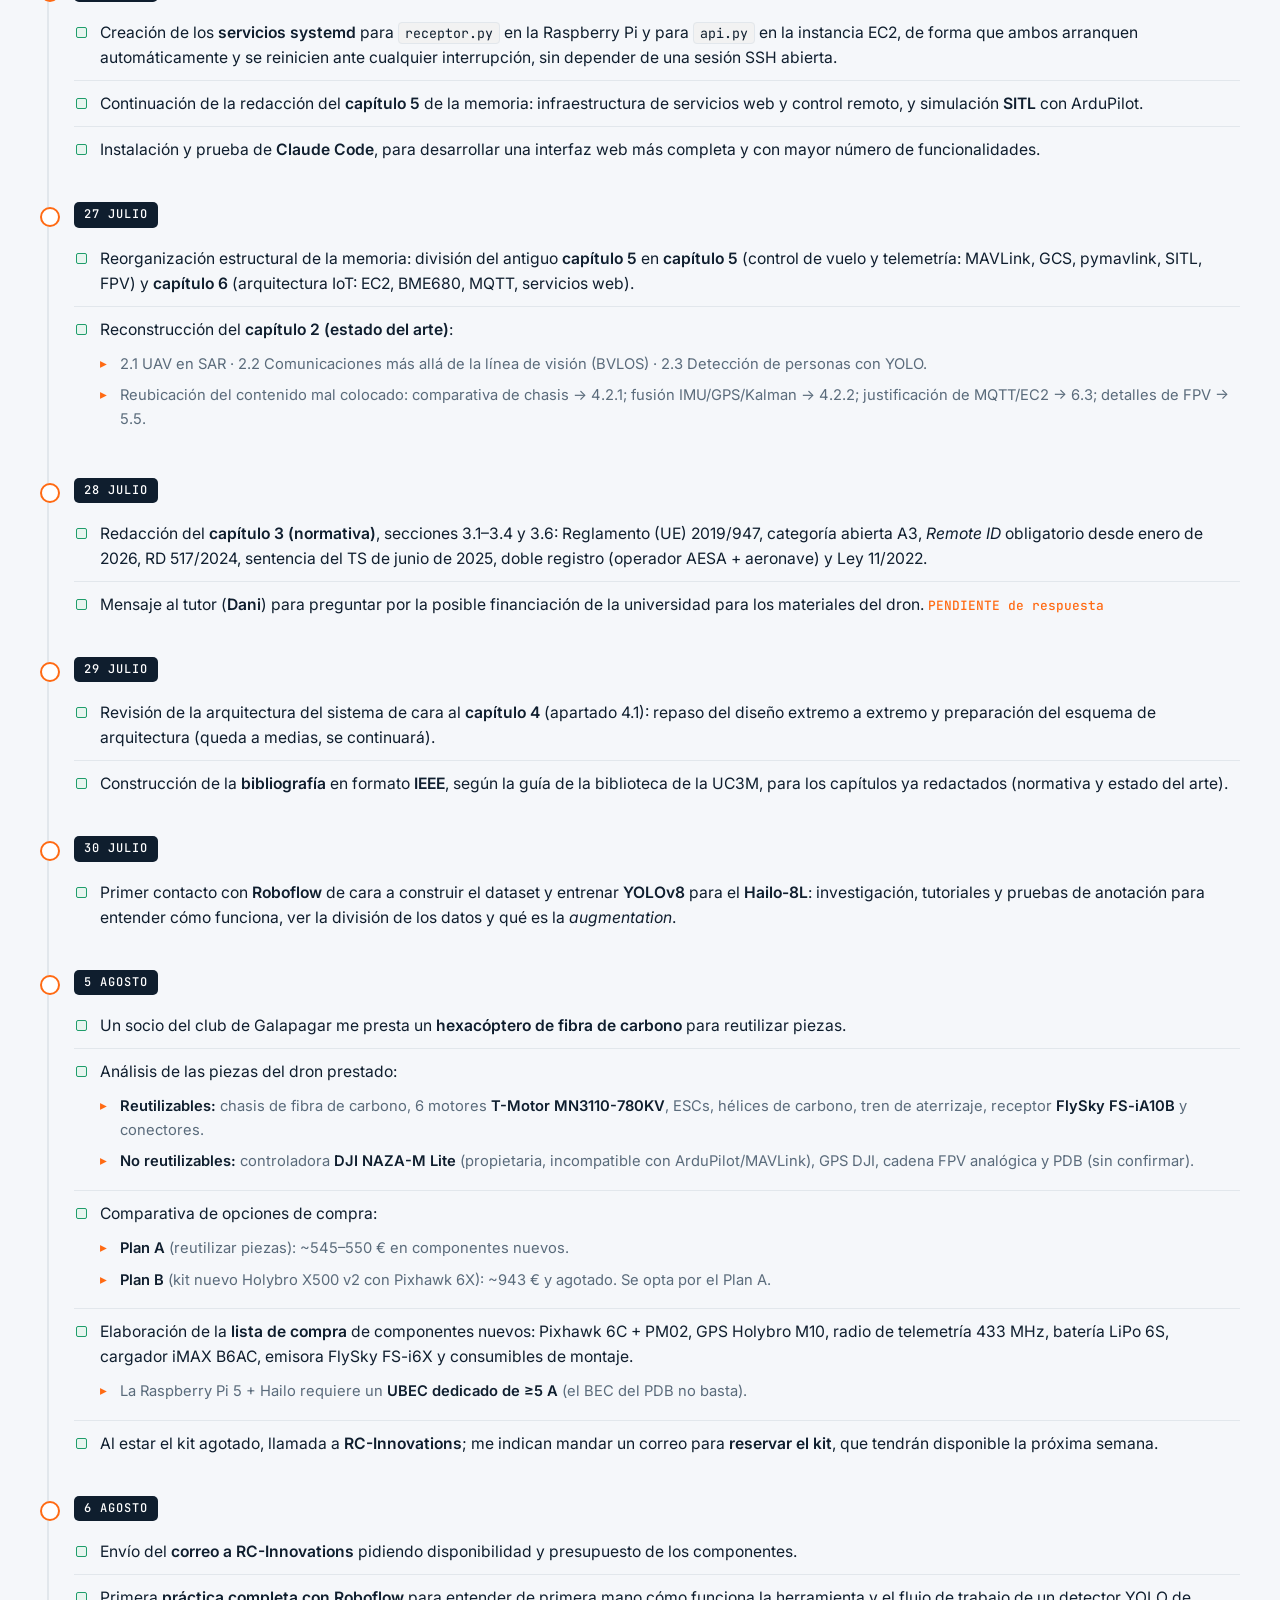
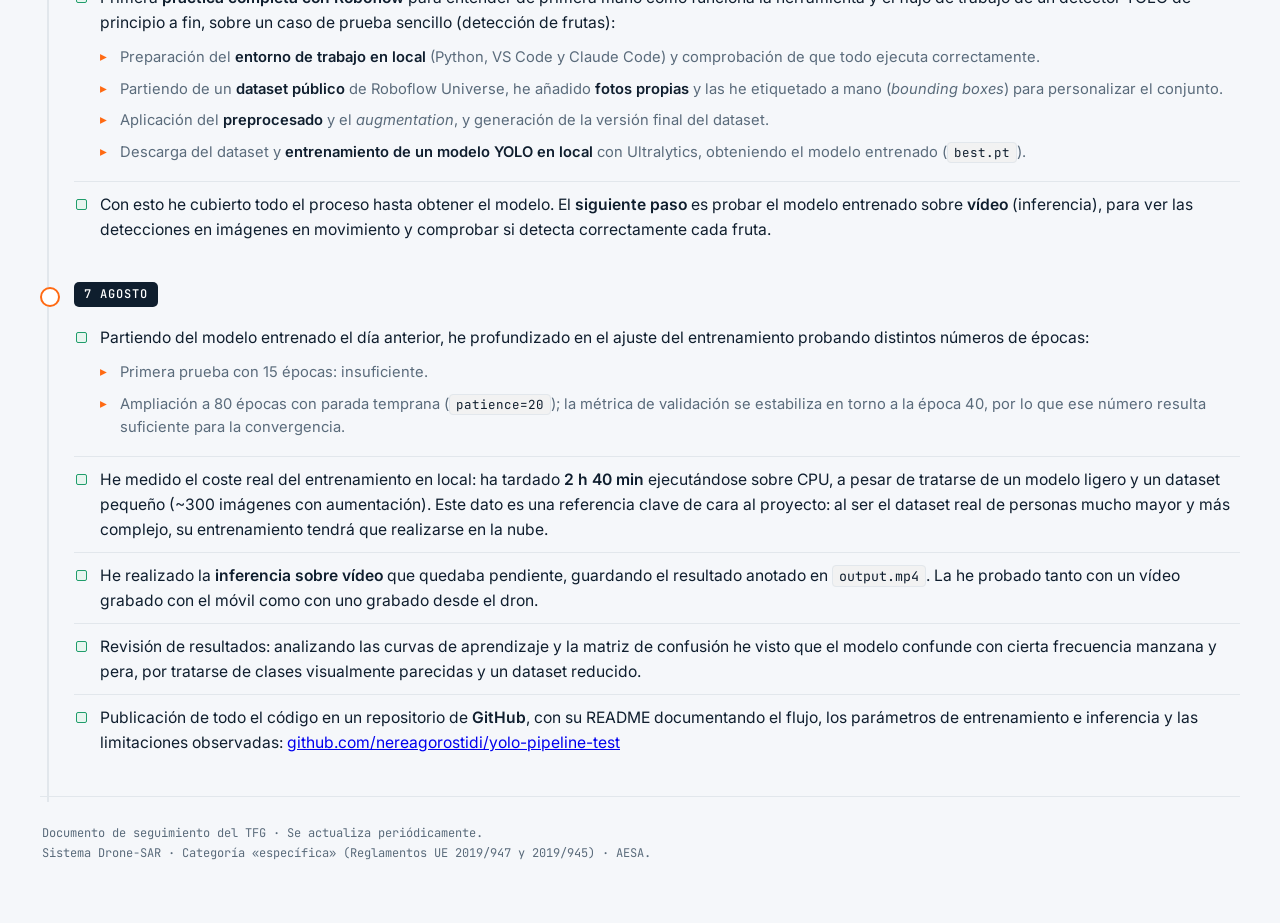
==== commit 2464369c: "Actualización journal.html" ====
--- a/www/web/journal.html
+++ b/www/web/journal.html
@@ -87,7 +87,7 @@
   <div class="statusbar">
     <span class="live"><span class="dot"></span>SISTEMA OPERATIVO</span>
     <span class="sep">·</span>
-    <span>ÚLT. ACTUALIZACIÓN: 20/07/2026</span>
+    <span>ÚLT. ACTUALIZACIÓN: 7/08/2026</span>
     <nav class="nav">
       <a href="journal.html" class="here">Diario</a>
       <a href="todo.html">Pendientes</a>
@@ -107,14 +107,14 @@
 
   <section class="estado">
     <div class="estado-head">
-      <span class="fecha">Situación actual · 20 jul 2026</span>
+      <span class="fecha">Situación actual · 7 ago 2026</span>
       <h2>Dónde está el proyecto ahora</h2>
     </div>
-    <p>El proyecto tiene ya resuelta toda la base sobre la que se construirá el resto del sistema. Está cerrada la <b>parte normativa</b> —certificado de piloto A1/A3 y número de operador AESA— y el acceso a un <b>espacio de vuelo seguro</b>, gracias a la federación en el club Alas de Galapagar, cuya licencia de socio incluye el seguro obligatorio. He realizado además un <b>primer vuelo de referencia</b>, cuyo registro GPS me sirve para planificar misiones en simulación.</p>
-    <p>En el plano técnico, la <b>infraestructura extremo a extremo está operativa</b>: el nodo <i>edge</i> (Raspberry Pi 5 con el sensor ambiental BME680) publica sus lecturas por MQTT hacia el servidor en la nube (AWS EC2 con Mosquitto e InfluxDB), con almacenamiento intermedio local para no perder datos ante cortes de red. El dominio y los servidores web están en marcha y todas las páginas se sirven ya por <b>HTTPS</b> con certificado propio.</p>
-    <p>En cuanto al vuelo, he llevado el <b>control autónomo de la simulación a la Raspberry Pi</b>: la Pi comanda el dron simulado (Mission Planner + ArduPilot SITL) por MAVLink a través de la red. Sobre esa base he montado el <b>control por MQTT</b> —un publicador en el EC2 y un receptor en la Pi que traduce las órdenes a MAVLink— y una <b>API REST con una página de botones</b> para teleoperar el dron (armar, despegar, aterrizar, RTL, misión) desde el navegador, ya validada contra el simulador.</p>
-    <p>El repositorio del servidor se ha <b>reorganizado por carpetas</b> para separar las páginas web, el panel de control y la API. En paralelo, un fallo de la tarjeta microSD ha dejado la Raspberry Pi temporalmente fuera de servicio, lo que ha obligado a replantear la disciplina de respaldo del código del nodo <i>edge</i>.</p>
-    <p><b>Próximos pasos:</b> resolver el bloqueo de contenido mixto que impide llamar a la API desde las páginas en HTTPS, convertir la API y el receptor en servicios <code>systemd</code>, restaurar la Raspberry Pi, avanzar hacia el montaje del dron definitivo (chasis Tarot 650) y desplegar la detección de personas por visión artificial (YOLO sobre el acelerador Hailo-8L).</p>
+    <p>El proyecto tiene ya resuelta toda la base sobre la que se construirá el resto del sistema. Está cerrada la parte normativa —certificado de piloto A1/A3 y número de operador AESA— y el acceso a un espacio de vuelo seguro, gracias a la federación en el club Alas de Galapagar, cuya licencia de socio incluye el seguro obligatorio. He realizado además un primer vuelo de referencia, cuyo registro GPS me sirve para planificar misiones en simulación.</p>
+    <p>En el plano técnico, la infraestructura extremo a extremo está operativa: el nodo <i>edge</i> (Raspberry Pi 5 con el sensor ambiental BME680) publica sus lecturas por MQTT hacia el servidor en la nube (AWS EC2 con Mosquitto e InfluxDB), con almacenamiento intermedio local para no perder datos ante cortes de red. El dominio y los servidores web están en marcha, y tanto las páginas como los servicios dinámicos (API REST e InfluxDB) se sirven ya por HTTPS con certificado propio, accediéndose a estos últimos a través de un <i>reverse proxy</i> en nginx que permite mantener cerrados sus puertos al exterior.</p>
+    <p>En cuanto al vuelo, he llevado el control autónomo de la simulación a la Raspberry Pi: la Pi comanda el dron simulado (Mission Planner + ArduPilot SITL) por MAVLink a través de la red. Sobre esa base he montado el control por MQTT —un publicador en el EC2 y un receptor en la Pi que traduce las órdenes a MAVLink— y una API REST con una página de botones para teleoperar el dron (armar, despegar, aterrizar, RTL, misión) desde el navegador, ya validada contra el simulador. Tanto la API como el receptor se ejecutan como servicios <code>systemd</code>, de modo que arrancan solos y se reinician ante cualquier interrupción.</p>
+    <p>El repositorio del servidor se ha reorganizado por carpetas para separar las páginas web, el panel de control y la API, y se trabaja ahora sobre una rama <code>develop</code> que mantiene la rama principal con la versión estable. El fallo de la tarjeta microSD que dejó temporalmente fuera de servicio a la Raspberry Pi está resuelto, se ha sustituido y repetido la instalación de la imagen, además de realizar nuevamente el <i>script</i> del receptor, ya que no estaba subido dicho código</p>
+    <p><b>Próximos pasos:</b> montar el dron definitivo, estoy a la espera respuesta correos, COMPRAR MATERIALES; y desplegar la detección de personas por visión artificial (YOLO sobre el acelerador Hailo-8L), parte en la que ya he comenzado a trabajar con Roboflow (construcción del dataset y entrenamiento del modelo en local). Queda pendiente incorporar autenticación a la API y cifrado al canal MQTT antes de conectar la cadena de mando a la aeronave real.</p>
   </section>
 
   <div class="log">
@@ -314,11 +314,172 @@
         <li><b>Lección aprendida:</b> apagar siempre la Pi con <code>sudo poweroff</code> y mantener todo actualizado en GitHub, para no perder los códigos ni el trabajo hecho hasta el momento.</li>
       </ul>
     </div>
-  <footer>
+  
+    <!-- ============ 20 JULIO ============ -->
+    <div class="phase">
+      <div class="phase-head">
+        <span class="phase-date">20 julio</span>
+      </div>
+      <ul class="tasks">
+        <li>Sustitución de la <b>tarjeta microSD</b> de la Raspberry Pi, repitiendo todo el proceso con la nueva SD:
+          <ul class="sub">
+            <li>Grabación de la imagen del sistema operativo y configuración inicial de la Raspberry (acceso por SSH, red, habilitación del bus <b>I2C</b>).</li>
+            <li>Clonado del repositorio desde GitHub y recuperación del entorno de trabajo.</li>
+            <li>Reescritura de <code>receptor.py</code>, único script que no estaba subido al repositorio y que se perdió con la tarjeta.</li>
+          </ul>
+        </li>
+        <li>Actualización del <b>README</b> y publicación de los cambios en GitHub.</li>
+      </ul>
+    </div>
+
+    <!-- ============ 21 JULIO ============ -->
+    <div class="phase">
+      <div class="phase-head">
+        <span class="phase-date">21 julio</span>
+      </div>
+      <ul class="tasks">
+        <li>Revisión de todo lo realizado hasta el momento y comienzo de la redacción en la <b>memoria del TFG</b> de la arquitectura diseñada: capítulo 5, apartado 5.4 (<i>Arquitectura IoT con AWS EC2 y Mosquitto</i>):
+          <ul class="sub">
+            <li>Infraestructura de la instancia EC2.</li>
+            <li>Sensor <b>BME680</b>.</li>
+            <li>Flujo de datos con arquitectura <b>store-and-forward</b>.</li>
+            <li>Almacenamiento en <b>InfluxDB</b>.</li>
+            <li>Ejecución autónoma mediante <b>systemd</b>.</li>
+          </ul>
+        </li>
+        <li>Revisión del estado de los <b>certificados TLS</b> de los subdominios para identificar cuáles quedaban pendientes de configurar.</li>
+        <li><b>Resuelto el problema de <i>mixed content</i></b>: creado el subdominio <code>api.gorostiditfg.com</code>, configurado nginx como <i>reverse proxy</i> hacia <code>localhost:5000</code>, emitido el certificado TLS y actualizada la URL del <code>fetch</code> en el panel de control.</li>
+        <li>Eliminada la regla del <b>puerto 5000</b> del grupo de seguridad de la instancia, ya innecesaria al accederse a la API a través del <i>reverse proxy</i> de nginx.</li>
+      </ul>
+    </div>
+    
+    <!-- ============ 22 JULIO ============ -->
+    <div class="phase">
+      <div class="phase-head">
+        <span class="phase-date">22 julio</span>
+      </div>
+      <ul class="tasks">
+        <li>Creación de los <b>servicios systemd</b> para <code>receptor.py</code> en la Raspberry Pi y para <code>api.py</code> en la instancia EC2, de forma que ambos arranquen automáticamente y se reinicien ante cualquier interrupción, sin depender de una sesión SSH abierta.</li>
+        <li>Continuación de la redacción del <b>capítulo 5</b> de la memoria: infraestructura de servicios web y control remoto, y simulación <b>SITL</b> con ArduPilot.</li>
+        <li>Instalación y prueba de <b>Claude Code</b>, para desarrollar una interfaz web más completa y con mayor número de funcionalidades.</li>
+      </ul>
+    </div>
+   <!-- ============ 27 JULIO ============ -->
+    <div class="phase">
+      <div class="phase-head">
+        <span class="phase-date">27 julio</span>
+      </div>
+      <ul class="tasks">
+        <li>Reorganización estructural de la memoria: división del antiguo <b>capítulo 5</b> en <b>capítulo 5</b> (control de vuelo y telemetría: MAVLink, GCS, pymavlink, SITL, FPV) y <b>capítulo 6</b> (arquitectura IoT: EC2, BME680, MQTT, servicios web).</li>
+        <li>Reconstrucción del <b>capítulo 2 (estado del arte)</b>:
+          <ul class="sub">
+            <li>2.1 UAV en SAR · 2.2 Comunicaciones más allá de la línea de visión (BVLOS) · 2.3 Detección de personas con YOLO.</li>
+            <li>Reubicación del contenido mal colocado: comparativa de chasis &rarr; 4.2.1; fusión IMU/GPS/Kalman &rarr; 4.2.2; justificación de MQTT/EC2 &rarr; 6.3; detalles de FPV &rarr; 5.5.</li>
+          </ul>
+        </li>
+      </ul>
+    </div>
+
+    <!-- ============ 28 JULIO ============ -->
+    <div class="phase">
+      <div class="phase-head">
+        <span class="phase-date">28 julio</span>
+      </div>
+      <ul class="tasks">
+        <li>Redacción del <b>capítulo 3 (normativa)</b>, secciones 3.1&ndash;3.4 y 3.6: Reglamento (UE) 2019/947, categoría abierta A3, <i>Remote ID</i> obligatorio desde enero de 2026, RD 517/2024, sentencia del TS de junio de 2025, doble registro (operador AESA + aeronave) y Ley 11/2022.</li>
+        <li>Mensaje al tutor (<b>Dani</b>) para preguntar por la posible financiación de la universidad para los materiales del dron. <span class="cost">PENDIENTE de respuesta</span></li>
+      </ul>
+    </div>
+
+    <!-- ============ 29 JULIO ============ -->
+    <div class="phase">
+      <div class="phase-head">
+        <span class="phase-date">29 julio</span>
+      </div>
+      <ul class="tasks">
+        <li>Revisión de la arquitectura del sistema de cara al <b>capítulo 4</b> (apartado 4.1): repaso del diseño extremo a extremo y preparación del esquema de arquitectura (queda a medias, se continuará).</li>
+        <li>Construcción de la <b>bibliografía</b> en formato <b>IEEE</b>, según la guía de la biblioteca de la UC3M, para los capítulos ya redactados (normativa y estado del arte).</li>
+      </ul>
+    </div>
+
+    <!-- ============ 30 JULIO ============ -->
+    <div class="phase">
+      <div class="phase-head">
+        <span class="phase-date">30 julio</span>
+      </div>
+      <ul class="tasks">
+        <li>Primer contacto con <b>Roboflow</b> de cara a construir el dataset y entrenar <b>YOLOv8</b> para el <b>Hailo-8L</b>: investigación, tutoriales y pruebas de anotación para entender cómo funciona, ver la división de los datos y qué es la <i>augmentation</i>.</li>
+      </ul>
+    </div>
+
+    <!-- ============ 5 AGOSTO ============ -->
+    <div class="phase">
+      <div class="phase-head">
+        <span class="phase-date">5 agosto</span>
+      </div>
+      <ul class="tasks">
+        <li>Un socio del club de Galapagar me presta un <b>hexacóptero de fibra de carbono</b> para reutilizar piezas.</li>
+        <li>Análisis de las piezas del dron prestado:
+          <ul class="sub">
+            <li><b>Reutilizables:</b> chasis de fibra de carbono, 6 motores <b>T-Motor MN3110-780KV</b>, ESCs, hélices de carbono, tren de aterrizaje, receptor <b>FlySky FS-iA10B</b> y conectores.</li>
+            <li><b>No reutilizables:</b> controladora <b>DJI NAZA-M Lite</b> (propietaria, incompatible con ArduPilot/MAVLink), GPS DJI, cadena FPV analógica y PDB (sin confirmar).</li>
+          </ul>
+        </li>
+        <li>Comparativa de opciones de compra:
+          <ul class="sub">
+            <li><b>Plan A</b> (reutilizar piezas): ~545&ndash;550 &euro; en componentes nuevos.</li>
+            <li><b>Plan B</b> (kit nuevo Holybro X500 v2 con Pixhawk 6X): ~943 &euro; y agotado. Se opta por el Plan A.</li>
+          </ul>
+        </li>
+        <li>Elaboración de la <b>lista de compra</b> de componentes nuevos: Pixhawk 6C + PM02, GPS Holybro M10, radio de telemetría 433 MHz, batería LiPo 6S, cargador iMAX B6AC, emisora FlySky FS-i6X y consumibles de montaje.
+          <ul class="sub">
+            <li>La Raspberry Pi 5 + Hailo requiere un <b>UBEC dedicado de &ge;5 A</b> (el BEC del PDB no basta).</li>
+          </ul>
+        </li>
+        <li>Al estar el kit agotado, llamada a <b>RC-Innovations</b>; me indican mandar un correo para <b>reservar el kit</b>, que tendrán disponible la próxima semana.</li>
+      </ul>
+    </div>
+
+    <!-- ============ 6 AGOSTO ============ -->
+    <div class="phase">
+      <div class="phase-head">
+        <span class="phase-date">6 agosto</span>
+      </div>
+      <ul class="tasks">
+        <li>Envío del <b>correo a RC-Innovations</b> pidiendo disponibilidad y presupuesto de los componentes.</li>
+        <li>Primera <b>práctica completa con Roboflow</b> para entender de primera mano cómo funciona la herramienta y el flujo de trabajo de un detector YOLO de principio a fin, sobre un caso de prueba sencillo (detección de frutas):
+          <ul class="sub">
+            <li>Preparación del <b>entorno de trabajo en local</b> (Python, VS Code y Claude Code) y comprobación de que todo ejecuta correctamente.</li>
+            <li>Partiendo de un <b>dataset público</b> de Roboflow Universe, he añadido <b>fotos propias</b> y las he etiquetado a mano (<i>bounding boxes</i>) para personalizar el conjunto.</li>
+            <li>Aplicación del <b>preprocesado</b> y el <i>augmentation</i>, y generación de la versión final del dataset.</li>
+            <li>Descarga del dataset y <b>entrenamiento de un modelo YOLO en local</b> con Ultralytics, obteniendo el modelo entrenado (<code>best.pt</code>).</li>
+          </ul>
+        </li>
+        <li>Con esto he cubierto todo el proceso hasta obtener el modelo. El <b>siguiente paso</b> es probar el modelo entrenado sobre <b>vídeo</b> (inferencia), para ver las detecciones en imágenes en movimiento y comprobar si detecta correctamente cada fruta.</li>
+      </ul>
+    </div>
+ <!-- ============ 7 AGOSTO ============ -->
+    <div class="phase">
+      <div class="phase-head">
+        <span class="phase-date">7 agosto</span>
+      </div>
+      <ul class="tasks">
+        <li>Partiendo del modelo entrenado el día anterior, he profundizado en el ajuste del entrenamiento probando distintos números de épocas:
+          <ul class="sub">
+            <li>Primera prueba con 15 épocas: insuficiente.</li>
+            <li>Ampliación a 80 épocas con parada temprana (<code>patience=20</code>); la métrica de validación se estabiliza en torno a la época 40, por lo que ese número resulta suficiente para la convergencia.</li>
+          </ul>
+        </li>
+        <li>He medido el coste real del entrenamiento en local: ha tardado <b>2 h 40 min</b> ejecutándose sobre CPU, a pesar de tratarse de un modelo ligero y un dataset pequeño (~300 imágenes con aumentación). Este dato es una referencia clave de cara al proyecto: al ser el dataset real de personas mucho mayor y más complejo, su entrenamiento tendrá que realizarse en la nube.</li>
+        <li>He realizado la <b>inferencia sobre vídeo</b> que quedaba pendiente, guardando el resultado anotado en <code>output.mp4</code>. La he probado tanto con un vídeo grabado con el móvil como con uno grabado desde el dron.</li>
+        <li>Revisión de resultados: analizando las curvas de aprendizaje y la matriz de confusión he visto que el modelo confunde con cierta frecuencia manzana y pera, por tratarse de clases visualmente parecidas y un dataset reducido.</li>
+        <li>Publicación de todo el código en un repositorio de <b>GitHub</b>, con su README documentando el flujo, los parámetros de entrenamiento e inferencia y las limitaciones observadas: <a href="https://github.com/nereagorostidi/yolo-pipeline-test" target="_blank" rel="noopener">github.com/nereagorostidi/yolo-pipeline-test</a></li>
+      </ul>
+    </div>
+
+ <footer>
     Documento de seguimiento del TFG · Se actualiza periódicamente.<br>
     Sistema Drone-SAR · Categoría «específica» (Reglamentos UE 2019/947 y 2019/945) · AESA.
-  </footer>
-
-</div>
+ </footer>
 </body>
 </html>
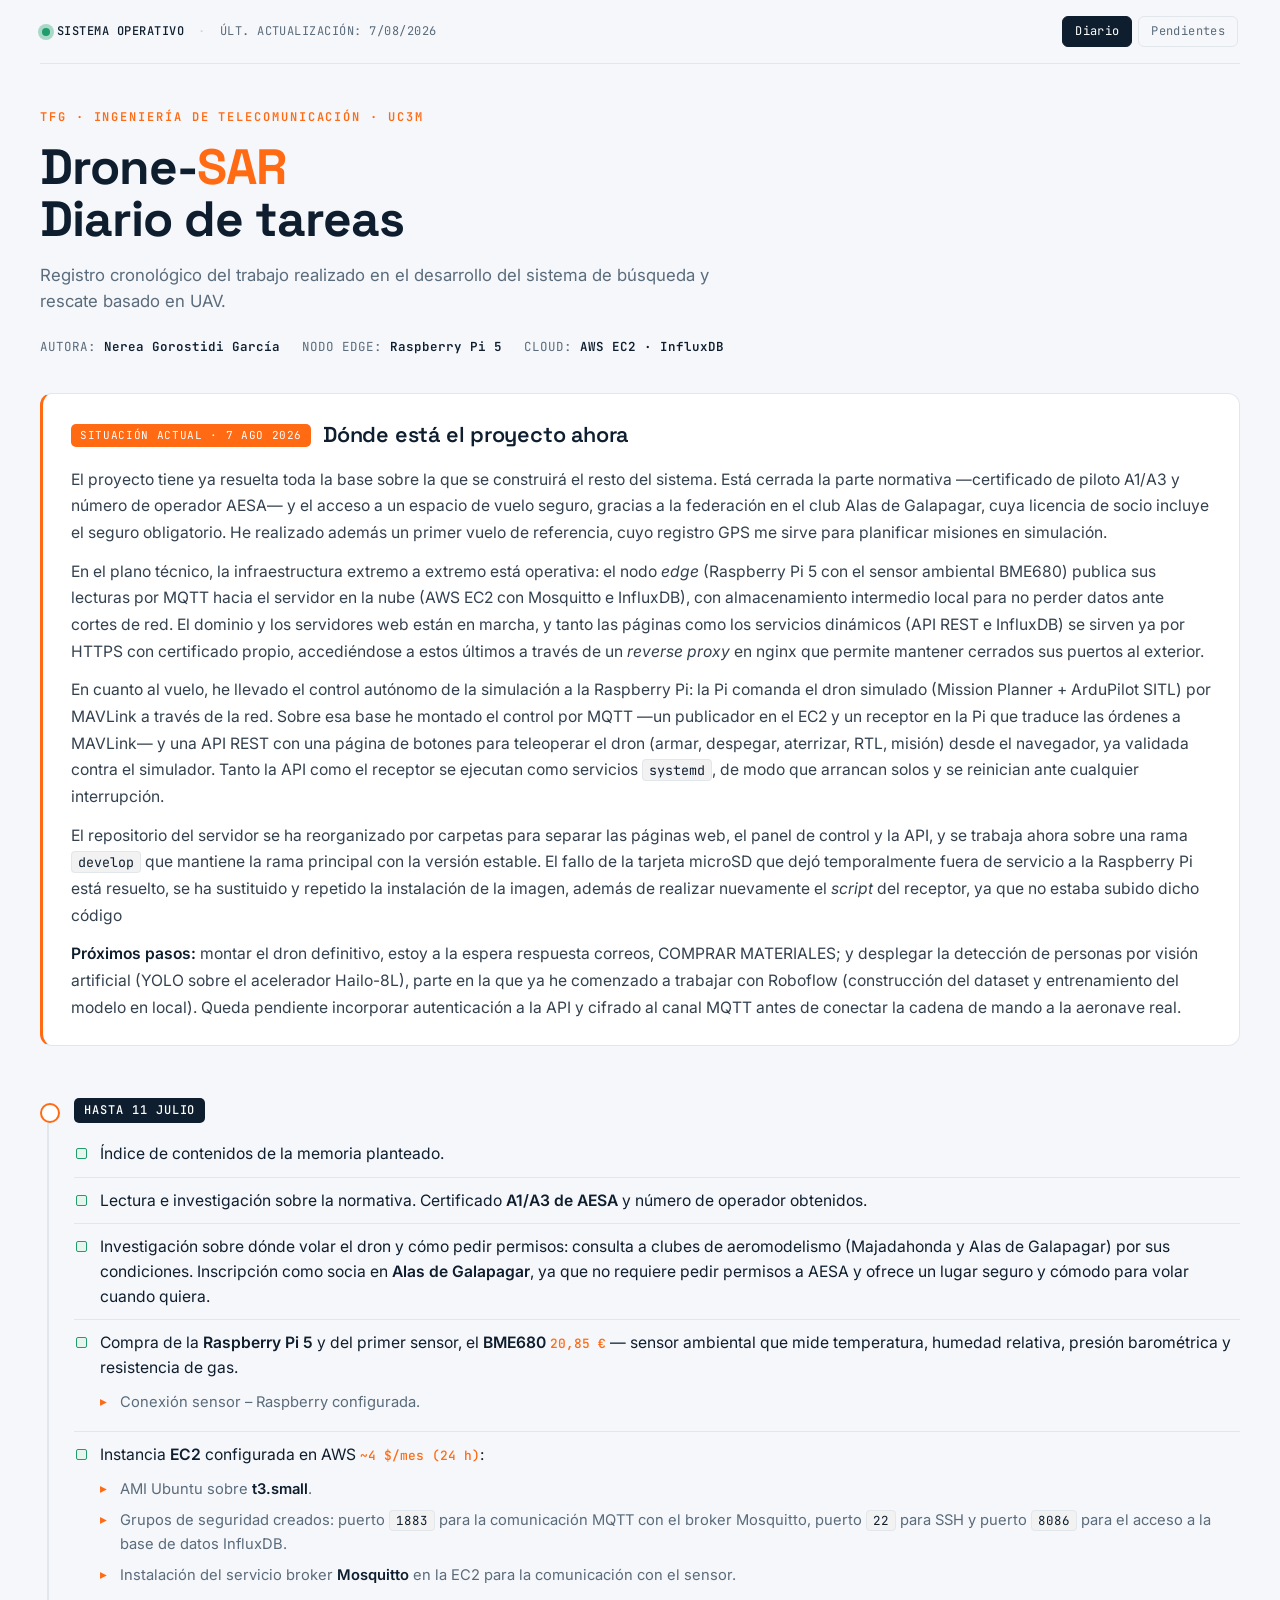
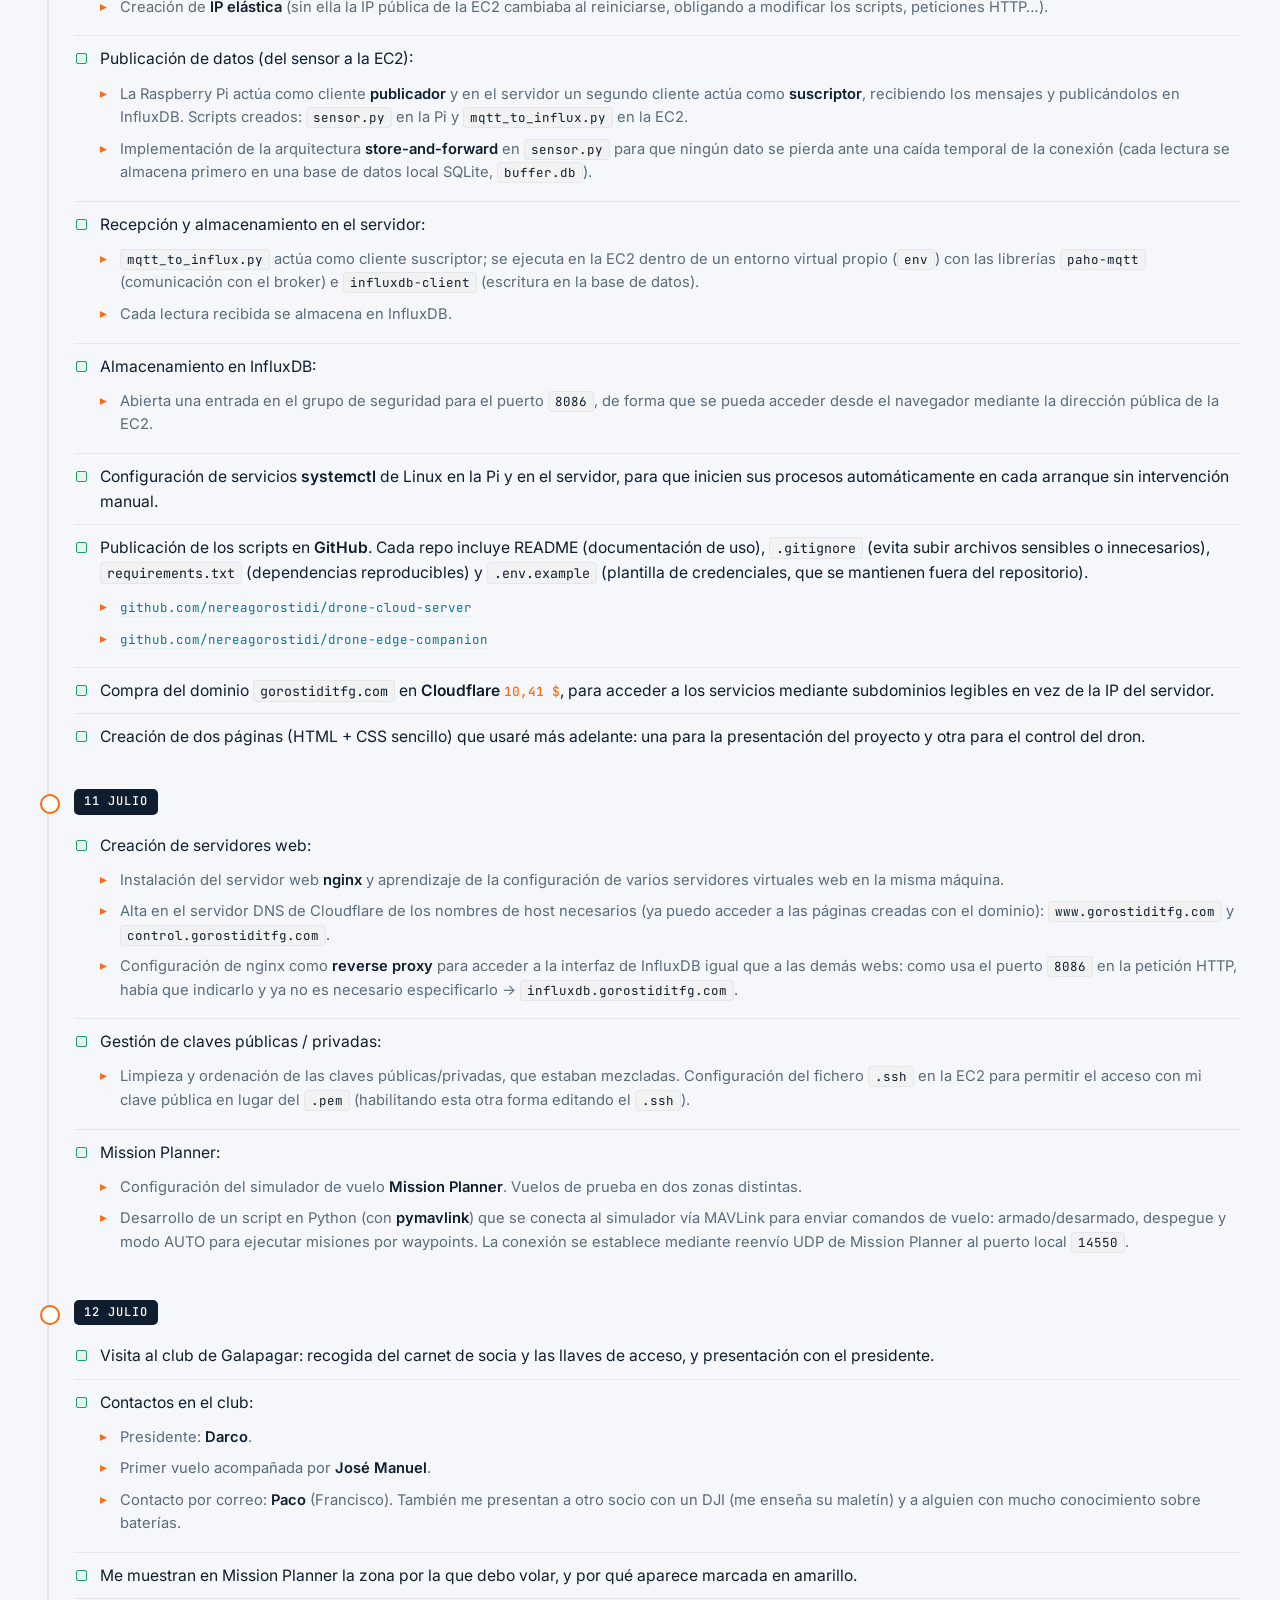
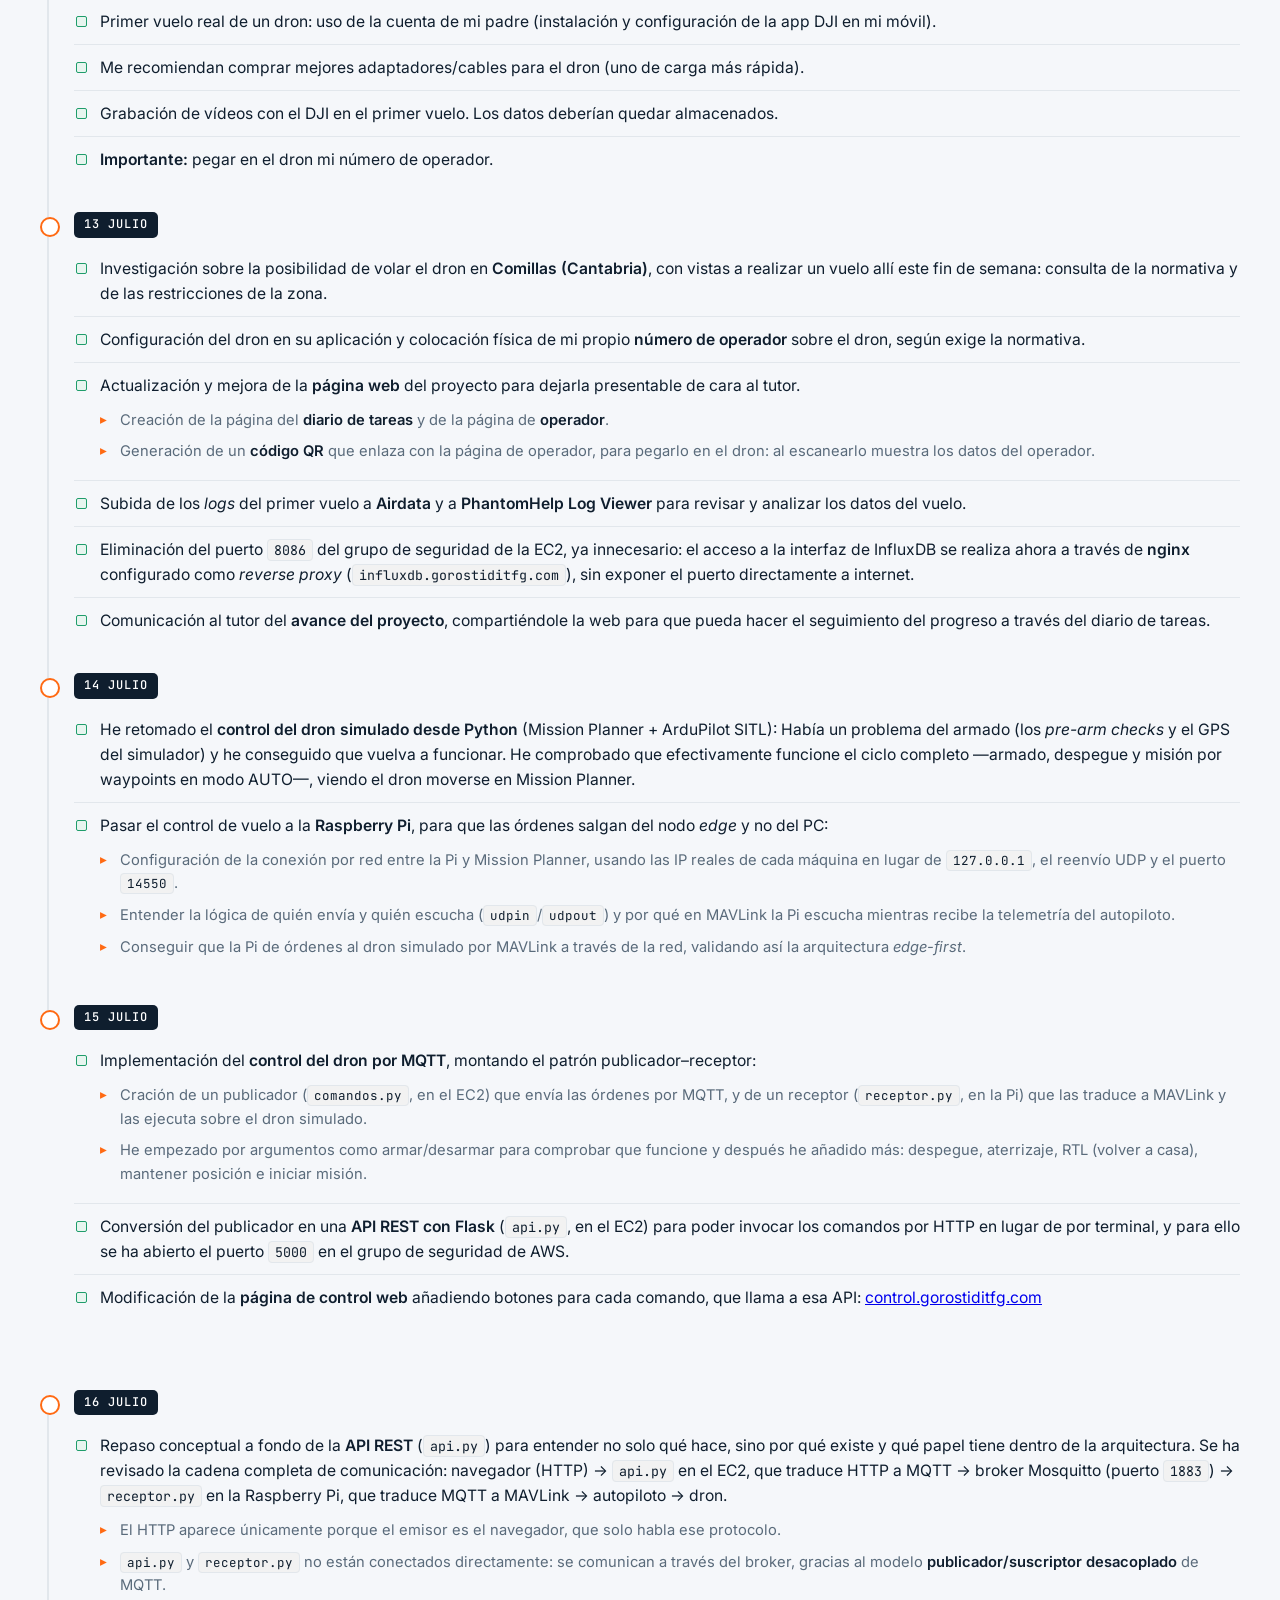
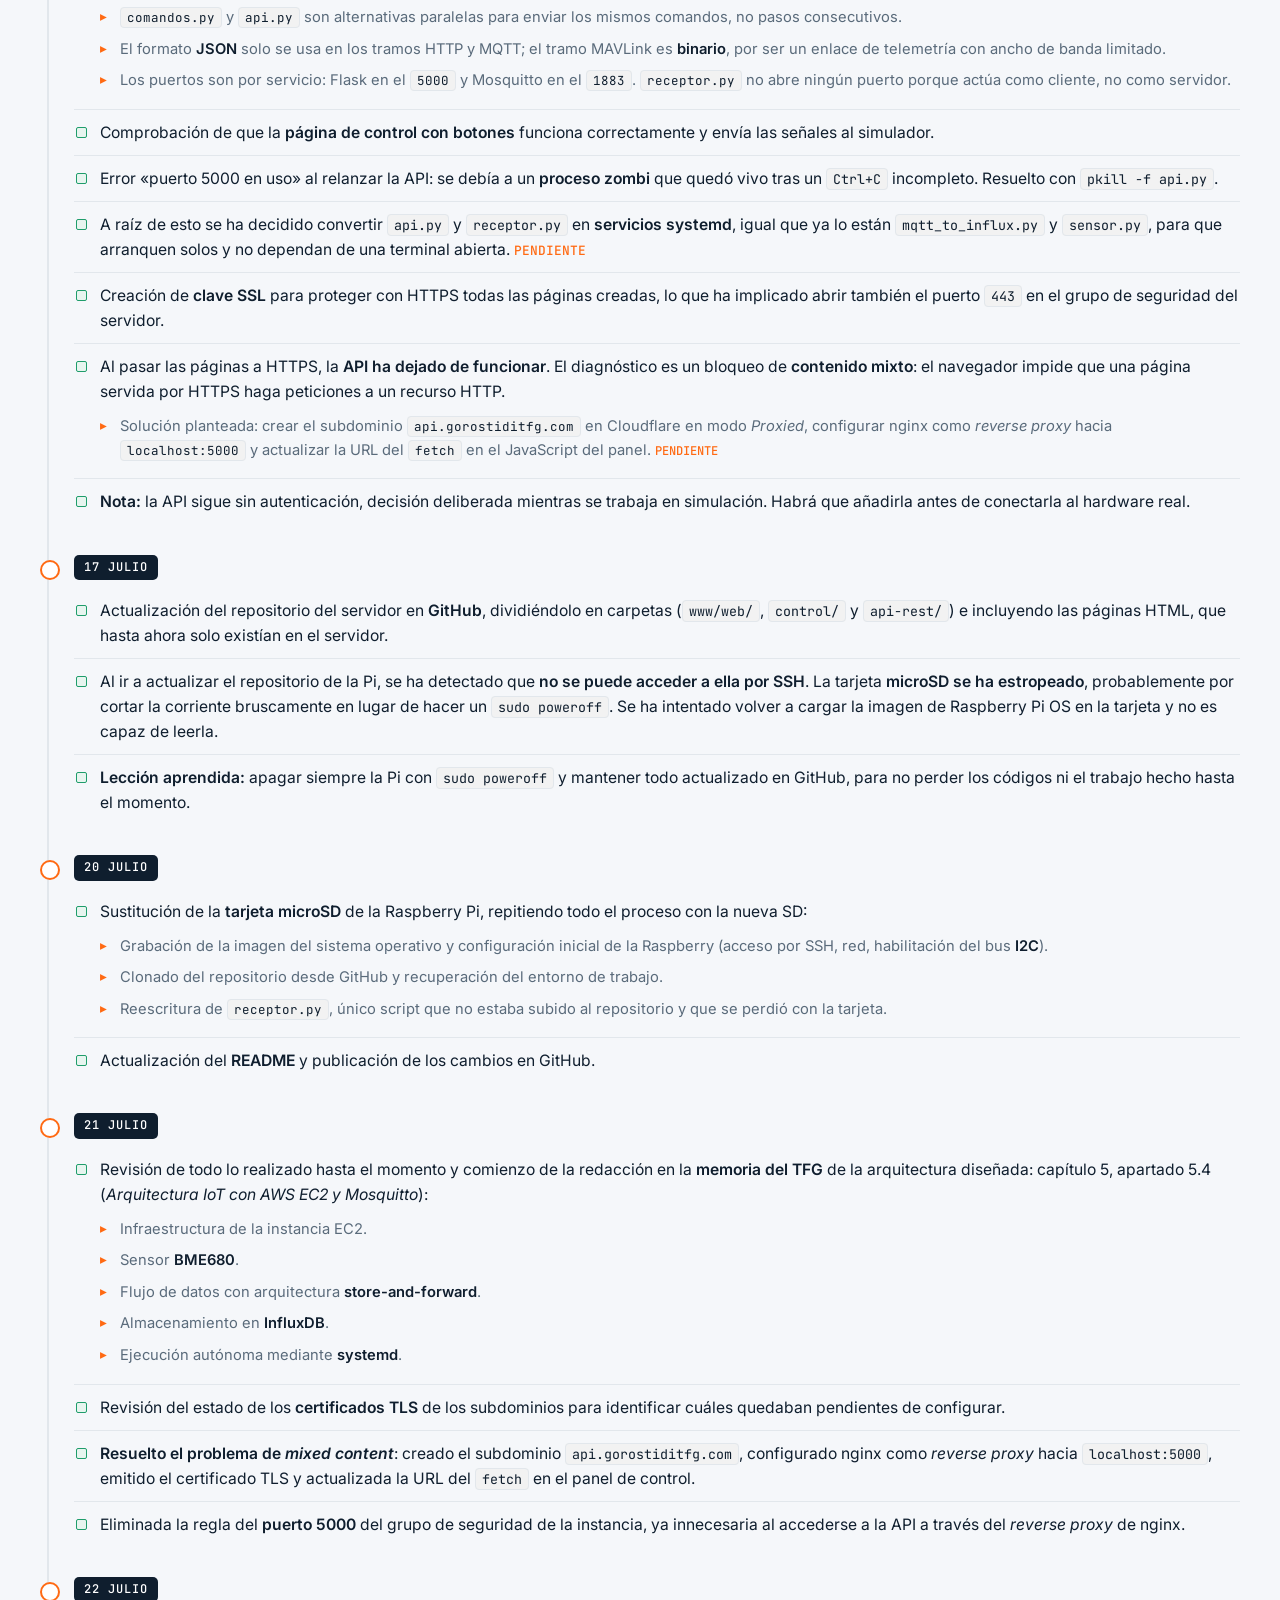
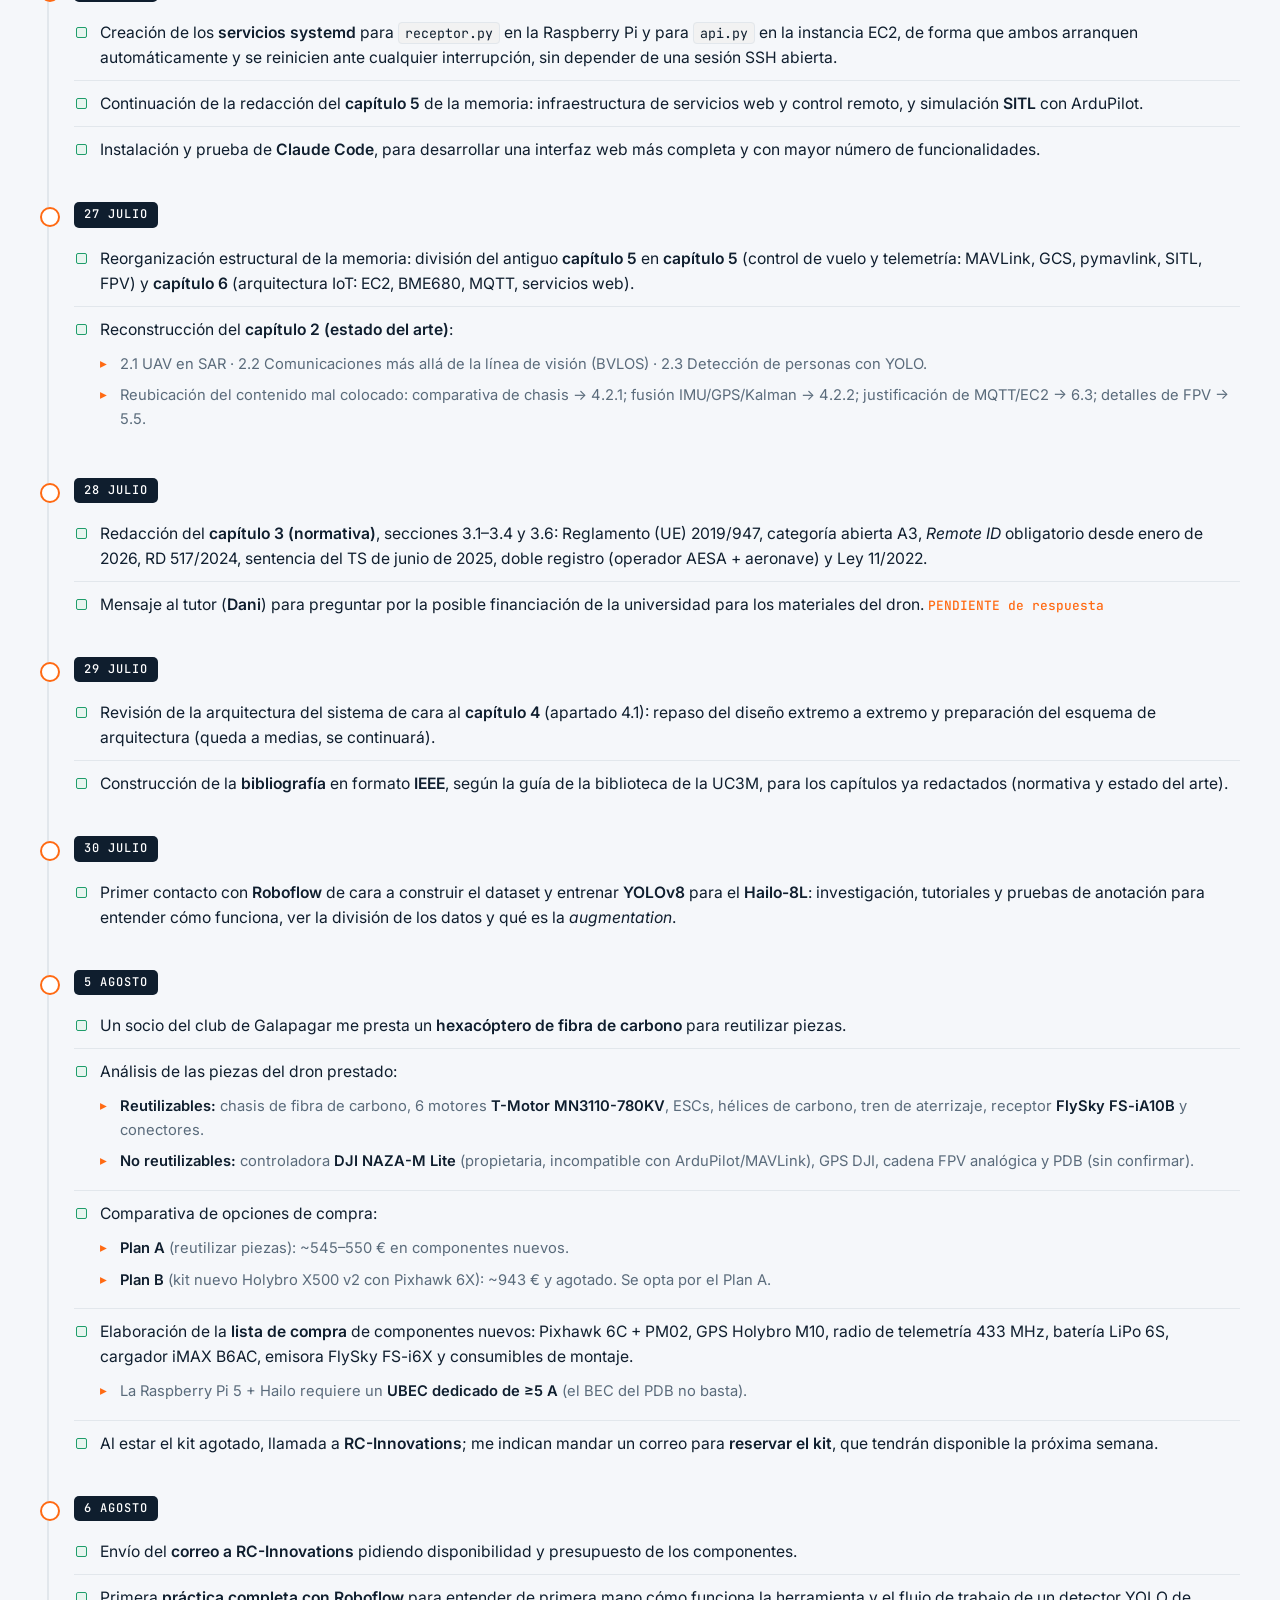
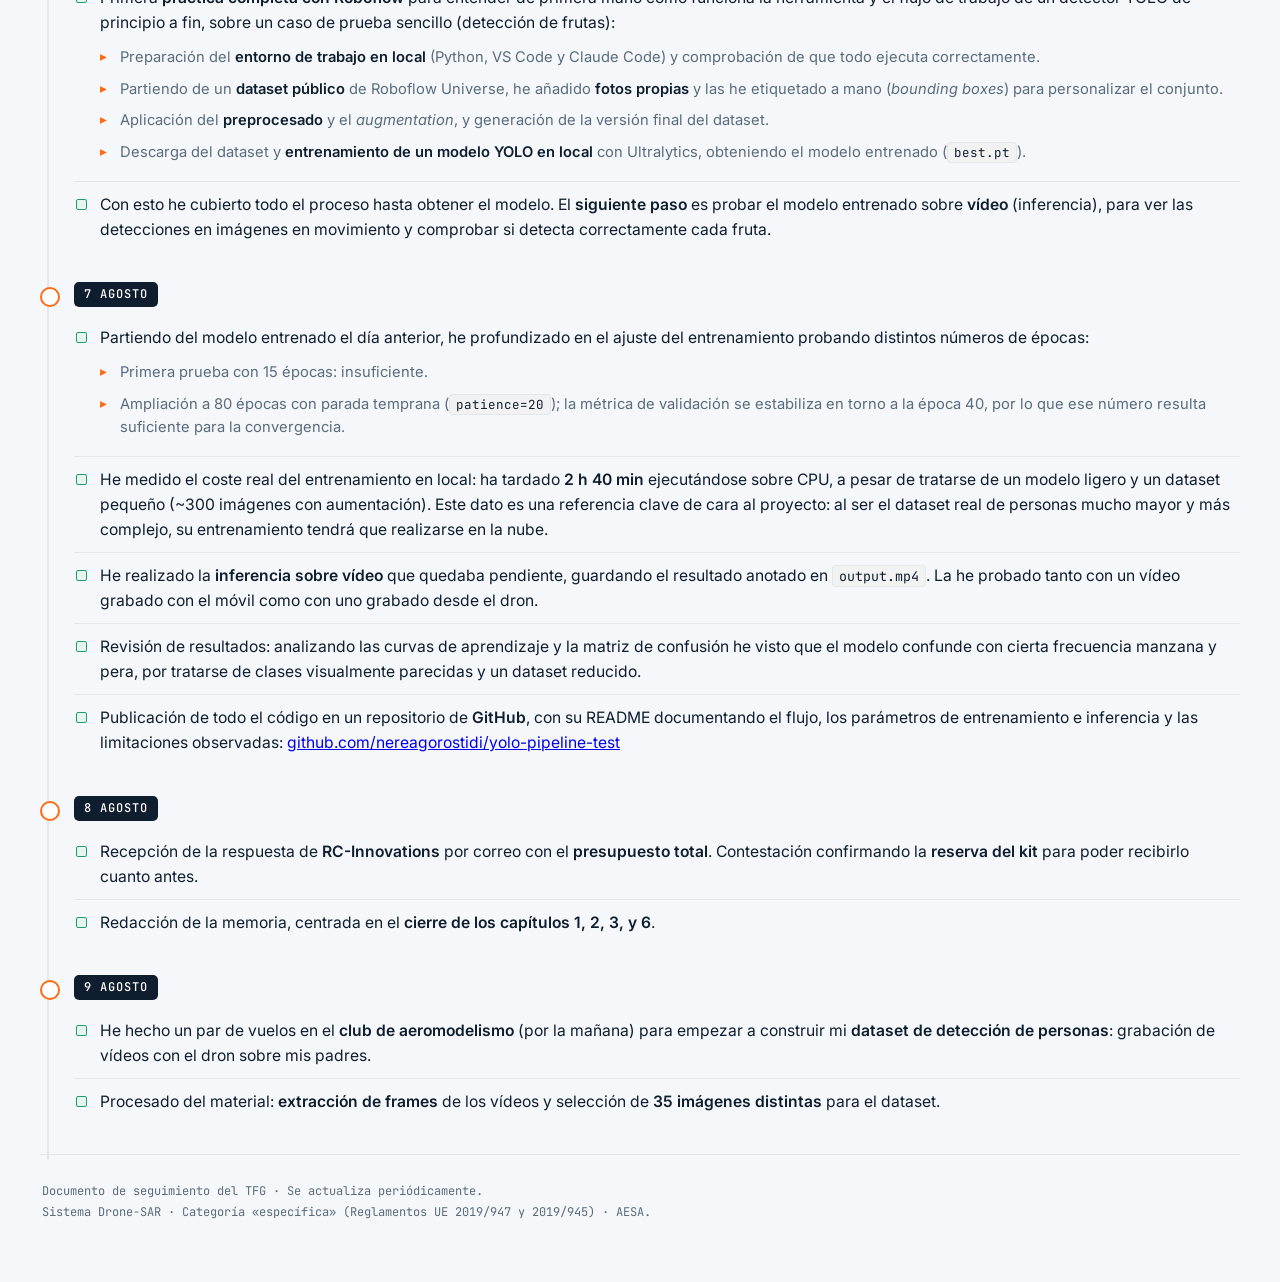
==== commit 3ed8f1b8: "Actualización journal" ====
--- a/www/web/journal.html
+++ b/www/web/journal.html
@@ -476,6 +476,27 @@
         <li>Publicación de todo el código en un repositorio de <b>GitHub</b>, con su README documentando el flujo, los parámetros de entrenamiento e inferencia y las limitaciones observadas: <a href="https://github.com/nereagorostidi/yolo-pipeline-test" target="_blank" rel="noopener">github.com/nereagorostidi/yolo-pipeline-test</a></li>
       </ul>
     </div>
+  <!-- ============ 8 AGOSTO ============ -->
+  <div class="phase">
+    <div class="phase-head">
+      <span class="phase-date">8 agosto</span>
+    </div>
+    <ul class="tasks">
+      <li>Recepción de la respuesta de <b>RC-Innovations</b> por correo con el <b>presupuesto total</b>. Contestación confirmando la <b>reserva del kit</b> para poder recibirlo cuanto antes.</li>
+      <li>Redacción de la memoria, centrada en el <b>cierre de los capítulos 1, 2, 3, y 6</b>.</li>
+    </ul>
+  </div>
+
+  <!-- ============ 9 AGOSTO ============ -->
+  <div class="phase">
+    <div class="phase-head">
+      <span class="phase-date">9 agosto</span>
+    </div>
+    <ul class="tasks">
+      <li>He hecho un par de vuelos en el <b>club de aeromodelismo</b> (por la mañana) para empezar a construir mi <b>dataset de detección de personas</b>: grabación de vídeos con el dron sobre mis padres.</li>
+      <li>Procesado del material: <b>extracción de frames</b> de los vídeos y selección de <b>35 imágenes distintas</b> para el dataset.</li>
+    </ul>
+  </div>
 
  <footer>
     Documento de seguimiento del TFG · Se actualiza periódicamente.<br>
